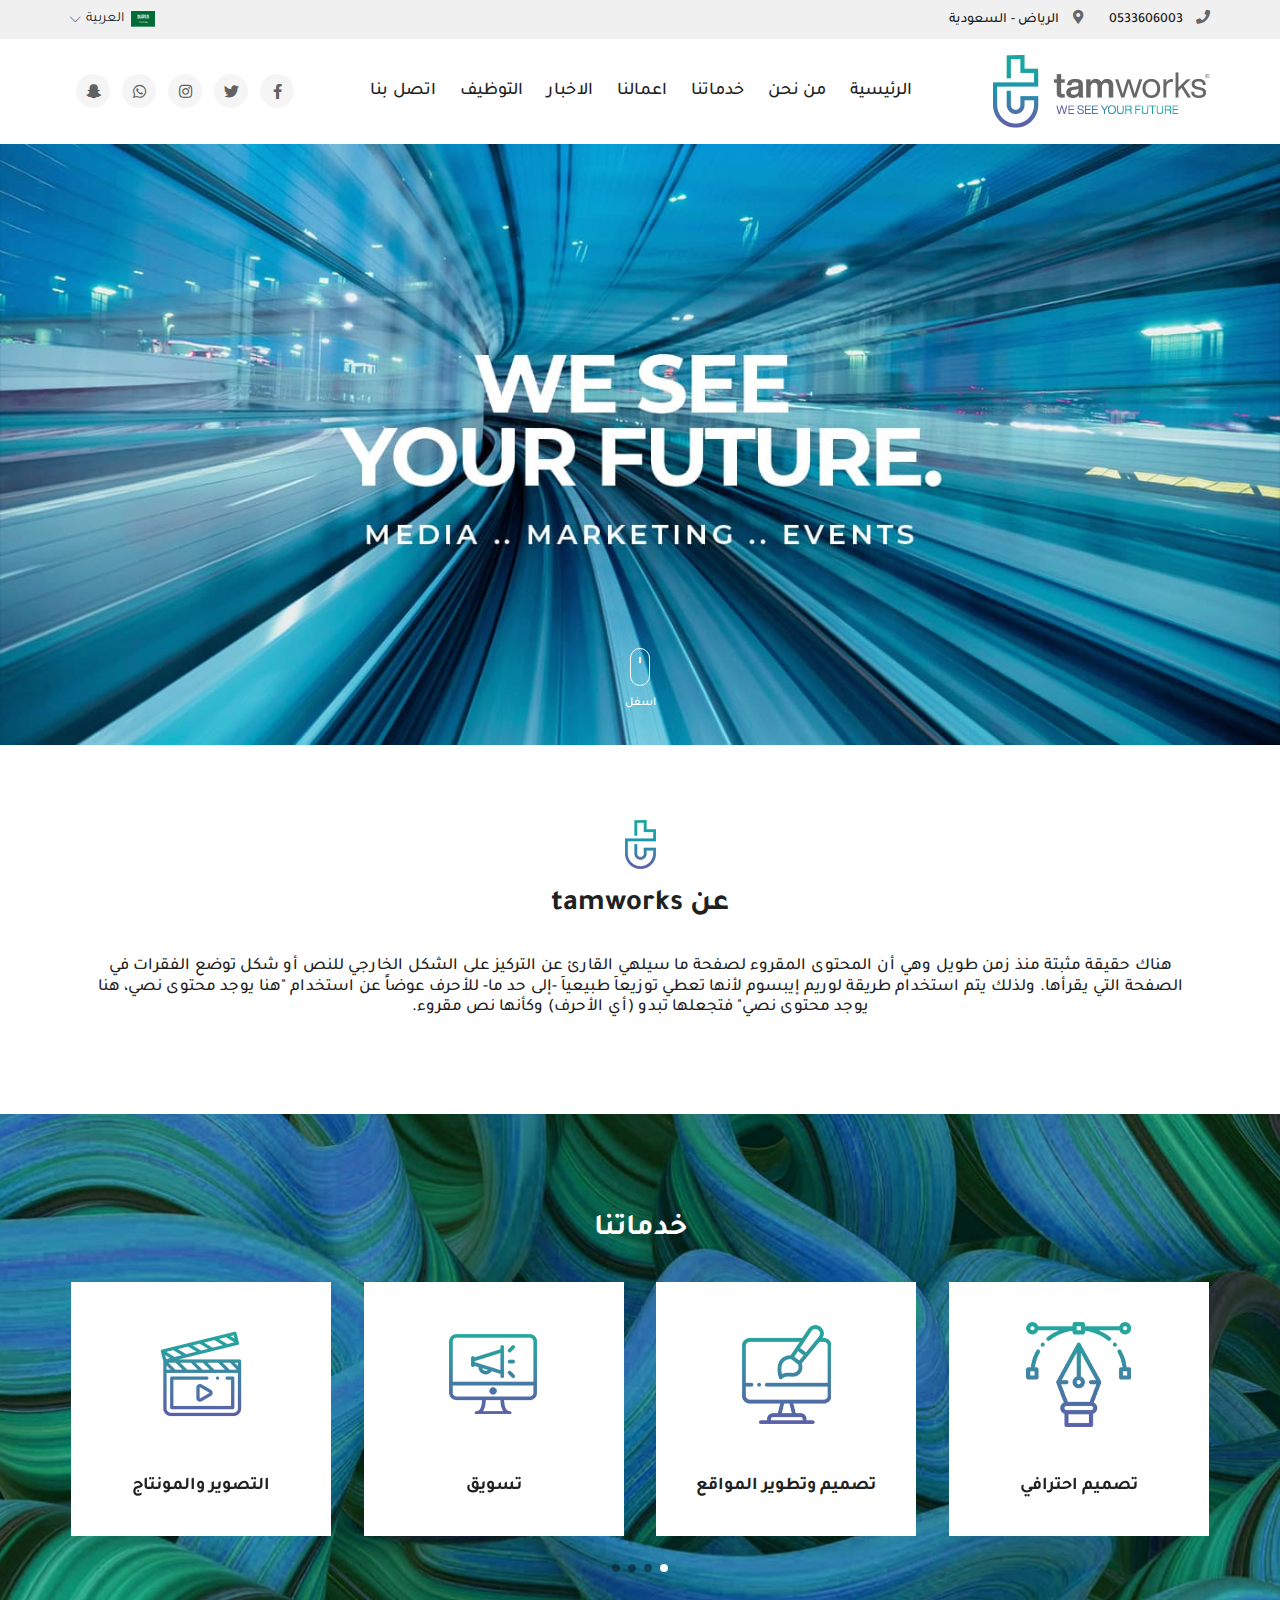
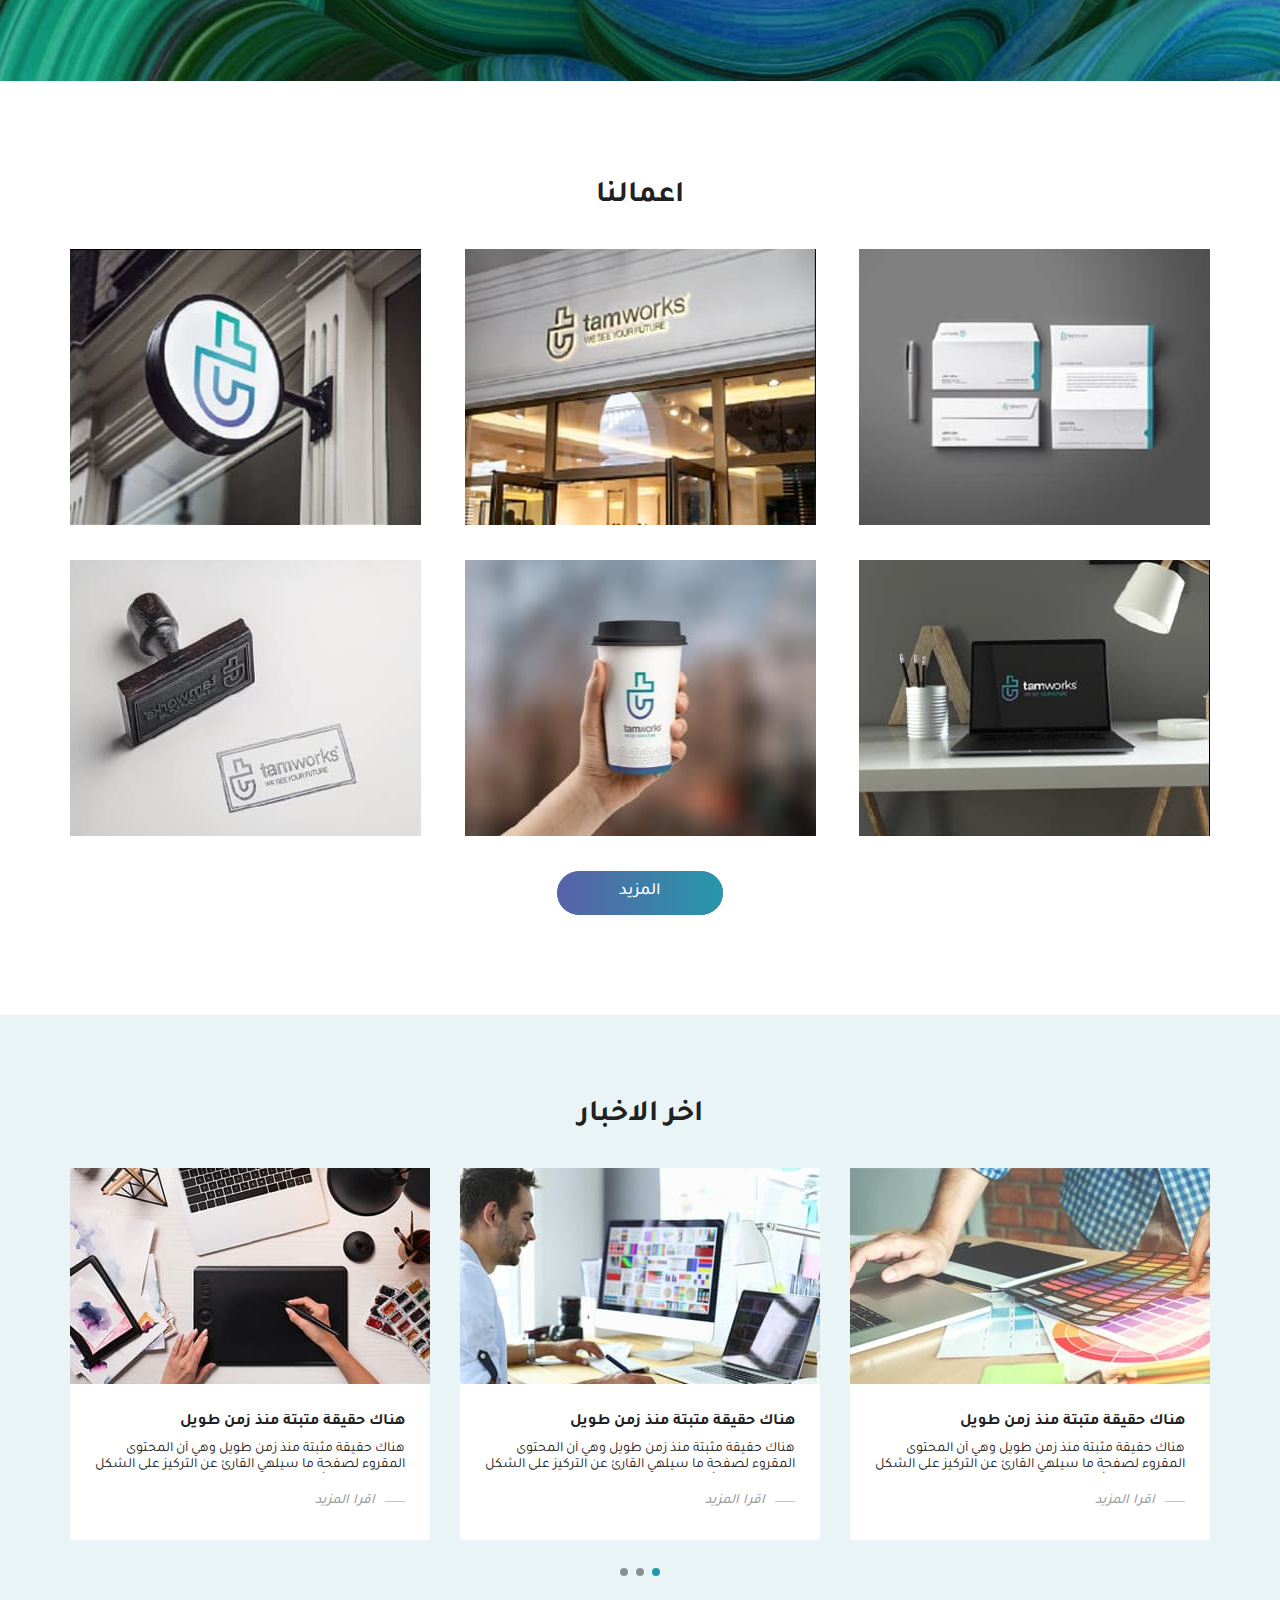
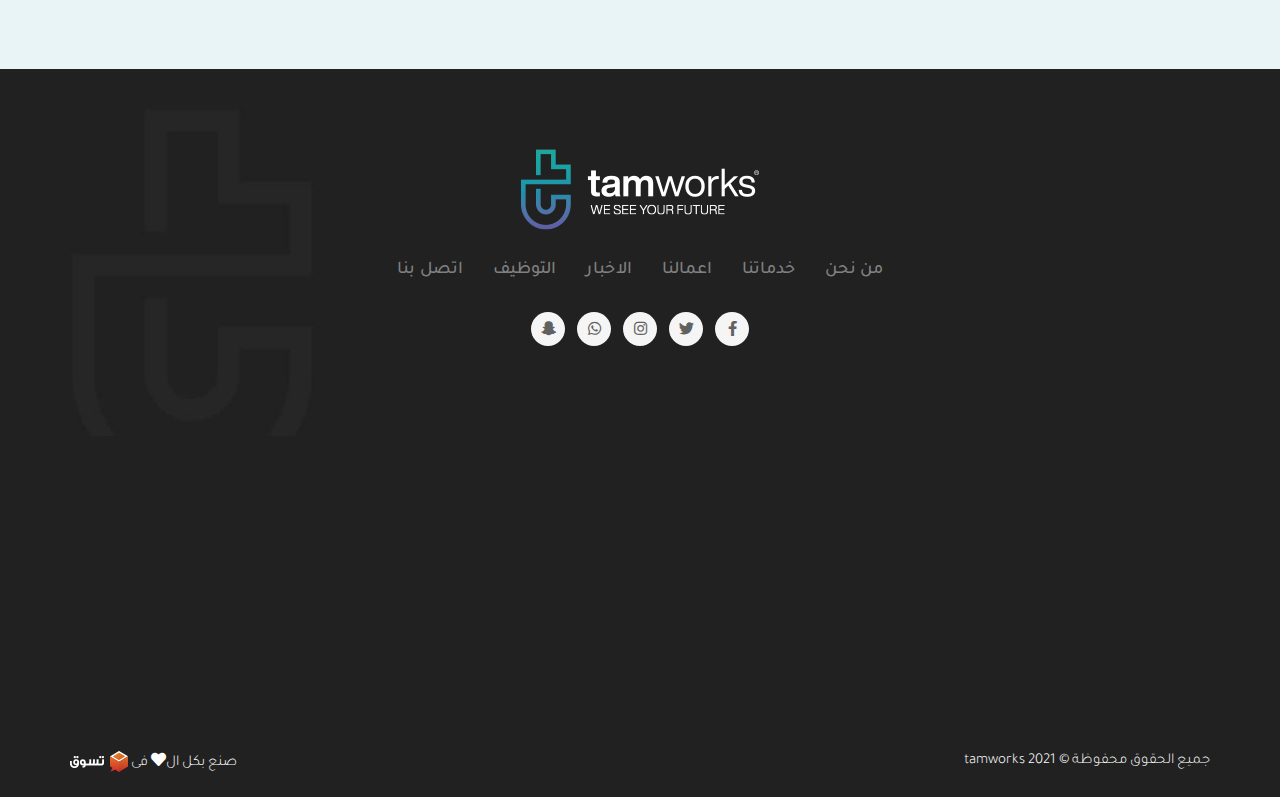
==== index.html @ ead57c2c "first commit" ====
<!DOCTYPE html>
<html lang="ar" dir="rtl">
  <head>
    <meta charset="UTF-8" />
    <meta name="viewport" content="width=device-width, initial-scale=1.0" />
    <link rel="stylesheet" href="./css/vendor/all.min.css" />
    <link rel="stylesheet" href="./css/vendor/linear.css" />
    <link rel="stylesheet" href="./css/vendor/bootstrap.min.css" />
    <link rel="stylesheet" href="./css/vendor/swiper-bundle.css" />
    <link rel="stylesheet" href="./css/main.css" />
    <link rel="shortcut icon" href="./images/favicon.png" />
    <title>tamworks</title>
  </head>

  <body class="overflow">
    <div class="pre-loader">
      <div class="content">
        <div class="lds">
          <div></div>
          <div></div>
          <div></div>
        </div>
      </div>
    </div>

    <nav>
      <div class="nav-top">
        <div class="container">
          <div class="top-content">
            <div class="info flex-center">
              <div class="call">
                <a href="#">
                  <i class="fas fa-phone ico"></i> 0533606003
                </a>
              </div>
              <div class="location">
                <a href="#">
                  <i class="fas fa-map-marker-alt ico"></i> الرياض - السعودية
                </a>
              </div>
            </div>
            <div class="top-setting nav-lang nav-icon">
              <span class="setting-anchor ico-btn">
                <img src="./images/icons/ar.png" alt=".." />
                <span class="txt">العربية</span>
                <span class="lnr lnr-chevron-down down"></span>
              </span>
              <ul class="top-dropDown">
                <li><a href="./index.html">العربية</a></li>
                <li><a href="./index-en.html"> English</a></li>
              </ul>
            </div>
          </div>
        </div>
      </div>
      <div class="container">
        <div class="nav-bottom">
          <div class="nav-logo">
            <a href="#"><img src="./images/logo.png" alt=".." /></a>
          </div>
          <div class="nava" id="nava">
            <div class="nava-content">
              <div class="nava-head">
                <div class="nava-close" id="close-nava">
                  <span class="lnr lnr-cross"></span>
                </div>
              </div>
              <ul>
                <li><a href="#"> الرئيسية </a></li>
                <li><a href="#"> من نحن </a></li>
                <li><a href="#"> خدماتنا </a></li>
                <li><a href="#"> اعمالنا </a></li>
                <li><a href="#"> الاخبار </a></li>
                <li><a href="#"> التوظيف </a></li>
                <li><a href="#"> اتصل بنا </a></li>
              </ul>
            </div>
          </div>
          <div class="nav-icons flex-center">
            <div class="top-setting nav-lang nav-icon">
              <span class="setting-anchor ico-btn">
                <img src="./images/icons/ar.png" alt=".." />
                <span class="txt">العربية</span>
                <span class="lnr lnr-chevron-down down"></span>
              </span>
              <ul class="top-dropDown">
                <li><a href="./index.html">العربية</a></li>
                <li><a href="./index-en.html"> English</a></li>
              </ul>
            </div>
            <div class="nava-btn nav-icon" id="nava-icon">
              <div class="ico-btn">
                <span class="lnr lnr-menu"></span>
              </div>
            </div>
            <div class="social">
              <div class="social-content flex-center">
                <div class="social-icon facebook">
                  <a class="flex-center" href="#">
                    <i class="fab fa-facebook-f"></i>
                  </a>
                </div>
                <div class="social-icon twitter">
                  <a class="flex-center" href="#">
                    <i class="fab fa-twitter"></i>
                  </a>
                </div>
                <div class="social-icon insta">
                  <a class="flex-center" href="#">
                    <i class="fab fa-instagram"></i>
                  </a>
                </div>
                <div class="social-icon whats">
                  <a class="flex-center" href="#">
                    <i class="fab fa-whatsapp"></i>
                  </a>
                </div>
                <div class="social-icon snap">
                  <a class="flex-center" href="#">
                    <i class="fab fa-snapchat-ghost"></i>
                  </a>
                </div>
              </div>
            </div>
          </div>
        </div>
      </div>
    </nav>

    <header>
      <div class="content">
        <a href="#">
          <img src="./images/header/header.jpg" alt=".." />
        </a>
        <div class="mouse">
          <div
            class="header-scroll"
            onclick="window.scroll({top: 800,behavior: 'smooth'});"
          >
            <div class="scroll-dot"></div>
          </div>
          <p>اسفل</p>
        </div>
      </div>
    </header>

    <div class="about">
      <div class="container">
        <div class="about-content">
          <div class="s-head">
            <img src="./images/icons/head.png" alt="..">
            <h3>عن tamworks</h3>
          </div>
          <p>هناك حقيقة مثبتة منذ زمن طويل وهي أن المحتوى المقروء لصفحة ما سيلهي القارئ عن التركيز على الشكل الخارجي للنص أو شكل توضع الفقرات في الصفحة التي يقرأها. ولذلك يتم استخدام طريقة لوريم إيبسوم لأنها تعطي توزيعاَ طبيعياَ -إلى حد ما- للأحرف عوضاً عن استخدام "هنا يوجد محتوى نصي، هنا يوجد محتوى نصي" فتجعلها تبدو (أي الأحرف) وكأنها نص مقروء.  </p>
        </div>
      </div>
    </div>

    <section class="services">
      <div class="container">
        <div class="services-head s-head">
          <h3>خدماتنا</h3>
        </div>
        <div class="services-content">
          <div class="services-swiper-container s-containe">
            <div class="swiper-wrapper">
              <div class="swiper-slide">
                <div class="service">
                  <a href="#">
                    <div class="service-img">
                      <img src="./images/services/4.png" alt=".." />
                    </div>
                    <div class="service-body">
                      <h4>تصميم احترافي</h4>
                    </div>
                  </a>
                </div>
              </div>
              <div class="swiper-slide">
                <div class="service">
                  <a href="#">
                    <div class="service-img">
                      <img src="./images/services/3.png" alt=".." />
                    </div>
                    <div class="service-body">
                      <h4>تصميم وتطوير المواقع </h4>
                    </div>
                  </a>
                </div>
              </div>
              <div class="swiper-slide">
                <div class="service">
                  <a href="#">
                    <div class="service-img">
                      <img src="./images/services/2.png" alt=".." />
                    </div>
                    <div class="service-body">
                      <h4>تسويق</h4>
                    </div>
                  </a>
                </div>
              </div>
              <div class="swiper-slide">
                <div class="service">
                  <a href="#">
                    <div class="service-img">
                      <img src="./images/services/1.png" alt=".." />
                    </div>
                    <div class="service-body">
                      <h4>التصوير والمونتاج</h4>
                    </div>
                  </a>
                </div>
              </div>

            </div>

            <div class="swiper-pagination"></div>
          </div>
        </div>
      </div>
    </section>

    <section class="projects">
      <div class="container">
        <div class="projects-head s-head">
          <h3>اعمالنا</h3>
        </div>
        <div class="swiper-container-here s-containe">
          <div class="projects-content swiper-wrapper-here">
            <div class="swiper-slide-here">
              <div class="project">
                <a href="#">
                  <div class="project-img">
                    <img src="./images/projects/3.jpg" alt=".." />
                  </div>
                  <div class="project-body">
                    <h4>اسم المشروع</h4>
                  </div>
                </a>
              </div>
            </div>
            <div class="swiper-slide-here">
              <div class="project">
                <a href="#">
                  <div class="project-img">
                    <img src="./images/projects/2.jpg" alt=".." />
                  </div>
                  <div class="project-body">
                    <h4>اسم المشروع</h4>
                  </div>
                </a>
              </div>
            </div>
            <div class="swiper-slide-here">
              <div class="project">
                <a href="#">
                  <div class="project-img">
                    <img src="./images/projects/1.jpg" alt=".." />
                  </div>
                  <div class="project-body">
                    <h4>اسم المشروع</h4>
                  </div>
                </a>
              </div>
            </div>
            <div class="swiper-slide-here">
              <div class="project">
                <a href="#">
                  <div class="project-img">
                    <img src="./images/projects/6.jpg" alt=".." />
                  </div>
                  <div class="project-body">
                    <h4>اسم المشروع</h4>
                  </div>
                </a>
              </div>
            </div>
            <div class="swiper-slide-here">
              <div class="project">
                <a href="#">
                  <div class="project-img">
                    <img src="./images/projects/5.jpg" alt=".." />
                  </div>
                  <div class="project-body">
                    <h4>اسم المشروع</h4>
                  </div>
                </a>
              </div>
            </div>
            <div class="swiper-slide-here">
              <div class="project">
                <a href="#">
                  <div class="project-img">
                    <img src="./images/projects/4.jpg" alt=".." />
                  </div>
                  <div class="project-body">
                    <h4>اسم المشروع</h4>
                  </div>
                </a>
              </div>
            </div>
          </div>
          <div class="swiper-pagination"></div>
        </div>
        <a href="#" class="more flex-center">المزيد</a>
      </div>
    </section>

    <section class="news">
      <div class="container">
        <div class="news-head s-head">
          <h3>اخر الاخبار</h3>
        </div>
        <div class="s-swiper-container s-containe">
          <div class="news-content swiper-wrapper">
            <div class="news-item swiper-slide">
              <div class="news-img">
                <a href="#">
                  <img src="./images/news/1.jpg" alt=".." />
                </a>
              </div>
              <div class="news-body">
                <h3>
                  <a href="#">
                    هناك حقيقة مثبتة منذ زمن طويل</a
                  >
                </h3>
                <p>
                  هناك حقيقة مثبتة منذ زمن طويل وهي أن المحتوى المقروء لصفحة ما سيلهي القارئ عن التركيز على الشكل الخارجي للنص أو شكل توضع الفقرات في الصفحة التي يقرأها. ولذلك يتم استخدام طريقة لوريم إيبسوم لأنها تعطي توزيعاَ طبيعياَ -إلى حد ما- للأحرف عوضاً عن استخدام "هنا يوجد محتوى نصي، هنا يوجد محتوى نصي" فتجعلها تبدو (أي الأحرف) وكأنها نص مقروء.  
                </p>
                <a class="s-btn" href="#">اقرا المزيد</a>
              </div>
            </div>
            <div class="news-item swiper-slide">
              <div class="news-img">
                <a href="#">
                  <img src="./images/news/2.jpg" alt=".." />
                </a>
              </div>
              <div class="news-body">
                <h3>
                  <a href="#">
                    هناك حقيقة مثبتة منذ زمن طويل</a
                  >
                </h3>
                <p>
                  هناك حقيقة مثبتة منذ زمن طويل وهي أن المحتوى المقروء لصفحة ما سيلهي القارئ عن التركيز على الشكل الخارجي للنص أو شكل توضع الفقرات في الصفحة التي يقرأها. ولذلك يتم استخدام طريقة لوريم إيبسوم لأنها تعطي توزيعاَ طبيعياَ -إلى حد ما- للأحرف عوضاً عن استخدام "هنا يوجد محتوى نصي، هنا يوجد محتوى نصي" فتجعلها تبدو (أي الأحرف) وكأنها نص مقروء.  
                </p>
                <a class="s-btn" href="#">اقرا المزيد</a>
              </div>
            </div>
            <div class="news-item swiper-slide">
              <div class="news-img">
                <a href="#">
                  <img src="./images/news/3.jpg" alt=".." />
                </a>
              </div>
              <div class="news-body">
                <h3>
                  <a href="#">
                    هناك حقيقة مثبتة منذ زمن طويل</a
                  >
                </h3>
                <p>
                  هناك حقيقة مثبتة منذ زمن طويل وهي أن المحتوى المقروء لصفحة ما سيلهي القارئ عن التركيز على الشكل الخارجي للنص أو شكل توضع الفقرات في الصفحة التي يقرأها. ولذلك يتم استخدام طريقة لوريم إيبسوم لأنها تعطي توزيعاَ طبيعياَ -إلى حد ما- للأحرف عوضاً عن استخدام "هنا يوجد محتوى نصي، هنا يوجد محتوى نصي" فتجعلها تبدو (أي الأحرف) وكأنها نص مقروء.  
                </p>
                <a class="s-btn" href="#">اقرا المزيد</a>
              </div>
            </div>
           
          </div>

          <div class="swiper-pagination"></div>
        </div>
      </div>
    </section>

    <footer>
      <div class="footer-top">
          <div class="container">
          <div class="footer-logo">
            <img src="./images/footer-logo.png" alt=".." />
          </div>
          <div class="footer-nav">
            <ul>  
              <li><a href="#"> من نحن </a></li>
              <li><a href="#"> خدماتنا </a></li>
              <li><a href="#"> اعمالنا </a></li>
              <li><a href="#"> الاخبار </a></li>
              <li><a href="#"> التوظيف </a></li>
              <li><a href="#"> اتصل بنا </a></li>          
            </ul>
          </div>
          <div class="social">
            <div class="social-content flex-center">
              <div class="social-icon facebook">
                <a class="flex-center" href="#">
                  <i class="fab fa-facebook-f"></i>
                </a>
              </div>
              <div class="social-icon twitter">
                <a class="flex-center" href="#">
                  <i class="fab fa-twitter"></i>
                </a>
              </div>
              <div class="social-icon insta">
                <a class="flex-center" href="#">
                  <i class="fab fa-instagram"></i>
                </a>
              </div>
              <div class="social-icon whats">
                <a class="flex-center" href="#">
                  <i class="fab fa-whatsapp"></i>
                </a>
              </div>
              <div class="social-icon snap">
                <a class="flex-center" href="#">
                  <i class="fab fa-snapchat-ghost"></i>
                </a>
              </div>
            </div>
          </div>
        </div>
      </div>
        <div class="map">
          <iframe
            src="https://maps.google.com/maps?q=Riyadh&z=15&output=embed"
            width="360"
            height="270"
            frameborder="0"
            style="border: 0"
          ></iframe>
        </div>
        <div class="container">
        <div class="credit">
            <p>جميع الحقوق محفوظة &copy; 2021 tamworks</p>
            <p>
              صنع بكل ال<i class="fas fa-heart"></i> فى
              <a href="https://tasawk.com.sa/" target="_blank"
              ><img src="./images/icons/footer.png" alt=".."
              /></a>
            </p>
          </div>
        </div>
    </footer>

    <div
      id="up"
      class="up flex-center"
      onclick="window.scroll({top: 0,behavior: 'smooth'});"
    >
      <span class="lnr lnr-arrow-up"></span>
    </div>

    <script src="./js/vendor/jquery.min.js"></script>
    <script src="./js/vendor/bootstrap.min.js"></script>
    <script src="./js/vendor/swiper-bundle.js"></script>
    <script src="./js/main.js"></script>
  </body>
</html>
---- css/vendor/linear.css ----
@font-face {
	font-family: 'Linearicons-Free';
	src:url('fonts/Linearicons-Free.eot?w118d');
	src:url('fonts/Linearicons-Free.eot?#iefixw118d') format('embedded-opentype'),
		url('fonts/Linearicons-Free.woff2?w118d') format('woff2'),
		url('fonts/Linearicons-Free.woff?w118d') format('woff'),
		url('fonts/Linearicons-Free.ttf?w118d') format('truetype'),
		url('fonts/Linearicons-Free.svg?w118d#Linearicons-Free') format('svg');
	font-weight: normal;
	font-style: normal;
}

.lnr {
	font-family: 'Linearicons-Free';
	speak: none;
	font-style: normal;
	font-weight: normal;
	font-variant: normal;
	text-transform: none;
	line-height: 1;

	/* Better Font Rendering =========== */
	-webkit-font-smoothing: antialiased;
	-moz-osx-font-smoothing: grayscale;
}

.lnr-home:before {
	content: "\e800";
}
.lnr-apartment:before {
	content: "\e801";
}
.lnr-pencil:before {
	content: "\e802";
}
.lnr-magic-wand:before {
	content: "\e803";
}
.lnr-drop:before {
	content: "\e804";
}
.lnr-lighter:before {
	content: "\e805";
}
.lnr-poop:before {
	content: "\e806";
}
.lnr-sun:before {
	content: "\e807";
}
.lnr-moon:before {
	content: "\e808";
}
.lnr-cloud:before {
	content: "\e809";
}
.lnr-cloud-upload:before {
	content: "\e80a";
}
.lnr-cloud-download:before {
	content: "\e80b";
}
.lnr-cloud-sync:before {
	content: "\e80c";
}
.lnr-cloud-check:before {
	content: "\e80d";
}
.lnr-database:before {
	content: "\e80e";
}
.lnr-lock:before {
	content: "\e80f";
}
.lnr-cog:before {
	content: "\e810";
}
.lnr-trash:before {
	content: "\e811";
}
.lnr-dice:before {
	content: "\e812";
}
.lnr-heart:before {
	content: "\e813";
}
.lnr-star:before {
	content: "\e814";
}
.lnr-star-half:before {
	content: "\e815";
}
.lnr-star-empty:before {
	content: "\e816";
}
.lnr-flag:before {
	content: "\e817";
}
.lnr-envelope:before {
	content: "\e818";
}
.lnr-paperclip:before {
	content: "\e819";
}
.lnr-inbox:before {
	content: "\e81a";
}
.lnr-eye:before {
	content: "\e81b";
}
.lnr-printer:before {
	content: "\e81c";
}
.lnr-file-empty:before {
	content: "\e81d";
}
.lnr-file-add:before {
	content: "\e81e";
}
.lnr-enter:before {
	content: "\e81f";
}
.lnr-exit:before {
	content: "\e820";
}
.lnr-graduation-hat:before {
	content: "\e821";
}
.lnr-license:before {
	content: "\e822";
}
.lnr-music-note:before {
	content: "\e823";
}
.lnr-film-play:before {
	content: "\e824";
}
.lnr-camera-video:before {
	content: "\e825";
}
.lnr-camera:before {
	content: "\e826";
}
.lnr-picture:before {
	content: "\e827";
}
.lnr-book:before {
	content: "\e828";
}
.lnr-bookmark:before {
	content: "\e829";
}
.lnr-user:before {
	content: "\e82a";
}
.lnr-users:before {
	content: "\e82b";
}
.lnr-shirt:before {
	content: "\e82c";
}
.lnr-store:before {
	content: "\e82d";
}
.lnr-cart:before {
	content: "\e82e";
}
.lnr-tag:before {
	content: "\e82f";
}
.lnr-phone-handset:before {
	content: "\e830";
}
.lnr-phone:before {
	content: "\e831";
}
.lnr-pushpin:before {
	content: "\e832";
}
.lnr-map-marker:before {
	content: "\e833";
}
.lnr-map:before {
	content: "\e834";
}
.lnr-location:before {
	content: "\e835";
}
.lnr-calendar-full:before {
	content: "\e836";
}
.lnr-keyboard:before {
	content: "\e837";
}
.lnr-spell-check:before {
	content: "\e838";
}
.lnr-screen:before {
	content: "\e839";
}
.lnr-smartphone:before {
	content: "\e83a";
}
.lnr-tablet:before {
	content: "\e83b";
}
.lnr-laptop:before {
	content: "\e83c";
}
.lnr-laptop-phone:before {
	content: "\e83d";
}
.lnr-power-switch:before {
	content: "\e83e";
}
.lnr-bubble:before {
	content: "\e83f";
}
.lnr-heart-pulse:before {
	content: "\e840";
}
.lnr-construction:before {
	content: "\e841";
}
.lnr-pie-chart:before {
	content: "\e842";
}
.lnr-chart-bars:before {
	content: "\e843";
}
.lnr-gift:before {
	content: "\e844";
}
.lnr-diamond:before {
	content: "\e845";
}
.lnr-linearicons:before {
	content: "\e846";
}
.lnr-dinner:before {
	content: "\e847";
}
.lnr-coffee-cup:before {
	content: "\e848";
}
.lnr-leaf:before {
	content: "\e849";
}
.lnr-paw:before {
	content: "\e84a";
}
.lnr-rocket:before {
	content: "\e84b";
}
.lnr-briefcase:before {
	content: "\e84c";
}
.lnr-bus:before {
	content: "\e84d";
}
.lnr-car:before {
	content: "\e84e";
}
.lnr-train:before {
	content: "\e84f";
}
.lnr-bicycle:before {
	content: "\e850";
}
.lnr-wheelchair:before {
	content: "\e851";
}
.lnr-select:before {
	content: "\e852";
}
.lnr-earth:before {
	content: "\e853";
}
.lnr-smile:before {
	content: "\e854";
}
.lnr-sad:before {
	content: "\e855";
}
.lnr-neutral:before {
	content: "\e856";
}
.lnr-mustache:before {
	content: "\e857";
}
.lnr-alarm:before {
	content: "\e858";
}
.lnr-bullhorn:before {
	content: "\e859";
}
.lnr-volume-high:before {
	content: "\e85a";
}
.lnr-volume-medium:before {
	content: "\e85b";
}
.lnr-volume-low:before {
	content: "\e85c";
}
.lnr-volume:before {
	content: "\e85d";
}
.lnr-mic:before {
	content: "\e85e";
}
.lnr-hourglass:before {
	content: "\e85f";
}
.lnr-undo:before {
	content: "\e860";
}
.lnr-redo:before {
	content: "\e861";
}
.lnr-sync:before {
	content: "\e862";
}
.lnr-history:before {
	content: "\e863";
}
.lnr-clock:before {
	content: "\e864";
}
.lnr-download:before {
	content: "\e865";
}
.lnr-upload:before {
	content: "\e866";
}
.lnr-enter-down:before {
	content: "\e867";
}
.lnr-exit-up:before {
	content: "\e868";
}
.lnr-bug:before {
	content: "\e869";
}
.lnr-code:before {
	content: "\e86a";
}
.lnr-link:before {
	content: "\e86b";
}
.lnr-unlink:before {
	content: "\e86c";
}
.lnr-thumbs-up:before {
	content: "\e86d";
}
.lnr-thumbs-down:before {
	content: "\e86e";
}
.lnr-magnifier:before {
	content: "\e86f";
}
.lnr-cross:before {
	content: "\e870";
}
.lnr-menu:before {
	content: "\e871";
}
.lnr-list:before {
	content: "\e872";
}
.lnr-chevron-up:before {
	content: "\e873";
}
.lnr-chevron-down:before {
	content: "\e874";
}
.lnr-chevron-left:before {
	content: "\e875";
}
.lnr-chevron-right:before {
	content: "\e876";
}
.lnr-arrow-up:before {
	content: "\e877";
}
.lnr-arrow-down:before {
	content: "\e878";
}
.lnr-arrow-left:before {
	content: "\e879";
}
.lnr-arrow-right:before {
	content: "\e87a";
}
.lnr-move:before {
	content: "\e87b";
}
.lnr-warning:before {
	content: "\e87c";
}
.lnr-question-circle:before {
	content: "\e87d";
}
.lnr-menu-circle:before {
	content: "\e87e";
}
.lnr-checkmark-circle:before {
	content: "\e87f";
}
.lnr-cross-circle:before {
	content: "\e880";
}
.lnr-plus-circle:before {
	content: "\e881";
}
.lnr-circle-minus:before {
	content: "\e882";
}
.lnr-arrow-up-circle:before {
	content: "\e883";
}
.lnr-arrow-down-circle:before {
	content: "\e884";
}
.lnr-arrow-left-circle:before {
	content: "\e885";
}
.lnr-arrow-right-circle:before {
	content: "\e886";
}
.lnr-chevron-up-circle:before {
	content: "\e887";
}
.lnr-chevron-down-circle:before {
	content: "\e888";
}
.lnr-chevron-left-circle:before {
	content: "\e889";
}
.lnr-chevron-right-circle:before {
	content: "\e88a";
}
.lnr-crop:before {
	content: "\e88b";
}
.lnr-frame-expand:before {
	content: "\e88c";
}
.lnr-frame-contract:before {
	content: "\e88d";
}
.lnr-layers:before {
	content: "\e88e";
}
.lnr-funnel:before {
	content: "\e88f";
}
.lnr-text-format:before {
	content: "\e890";
}
.lnr-text-format-remove:before {
	content: "\e891";
}
.lnr-text-size:before {
	content: "\e892";
}
.lnr-bold:before {
	content: "\e893";
}
.lnr-italic:before {
	content: "\e894";
}
.lnr-underline:before {
	content: "\e895";
}
.lnr-strikethrough:before {
	content: "\e896";
}
.lnr-highlight:before {
	content: "\e897";
}
.lnr-text-align-left:before {
	content: "\e898";
}
.lnr-text-align-center:before {
	content: "\e899";
}
.lnr-text-align-right:before {
	content: "\e89a";
}
.lnr-text-align-justify:before {
	content: "\e89b";
}
.lnr-line-spacing:before {
	content: "\e89c";
}
.lnr-indent-increase:before {
	content: "\e89d";
}
.lnr-indent-decrease:before {
	content: "\e89e";
}
.lnr-pilcrow:before {
	content: "\e89f";
}
.lnr-direction-ltr:before {
	content: "\e8a0";
}
.lnr-direction-rtl:before {
	content: "\e8a1";
}
.lnr-page-break:before {
	content: "\e8a2";
}
.lnr-sort-alpha-asc:before {
	content: "\e8a3";
}
.lnr-sort-amount-asc:before {
	content: "\e8a4";
}
.lnr-hand:before {
	content: "\e8a5";
}
.lnr-pointer-up:before {
	content: "\e8a6";
}
.lnr-pointer-right:before {
	content: "\e8a7";
}
.lnr-pointer-down:before {
	content: "\e8a8";
}
.lnr-pointer-left:before {
	content: "\e8a9";
}
---- css/main.css ----
.overflow {
  overflow: hidden !important;
}

@font-face {
  font-family: "Tajawal";
  src: url("../fonts/Tajawal-Light.woff2") format("woff2"), url("../fonts/Tajawal-Light.woff") format("woff");
  font-weight: 300;
  font-style: normal;
  font-display: swap;
}

@font-face {
  font-family: "Tajawal";
  src: url("../fonts/Tajawal-Regular.woff2") format("woff2"), url("../fonts/Tajawal-Regular.woff") format("woff");
  font-weight: 400;
  font-style: normal;
  font-display: swap;
}

@font-face {
  font-family: "Tajawal";
  src: url("../fonts/Tajawal-Medium.woff2") format("woff2"), url("../fonts/Tajawal-Medium.woff") format("woff");
  font-weight: 500;
  font-style: normal;
  font-display: swap;
}

@font-face {
  font-family: "Tajawal";
  src: url("../fonts/Tajawal-Bold.woff2") format("woff2"), url("../fonts/Tajawal-Bold.woff") format("woff");
  font-weight: 700;
  font-style: normal;
  font-display: swap;
}

@font-face {
  font-family: "Tajawal";
  src: url("../fonts/Tajawal-ExtraBold.woff2") format("woff2"), url("../fonts/Tajawal-ExtraBold.woff") format("woff");
  font-weight: 800;
  font-style: normal;
  font-display: swap;
}

body {
  scroll-behavior: smooth;
  width: 100%;
  font-family: "Tajawal", sans-serif;
  color: black;
  line-height: 1.2;
  font-size: 16px;
  font-weight: 500;
}

a {
  color: inherit;
  transition: all 0.5s;
}

a:hover {
  text-decoration: none;
}

a:focus {
  text-decoration: none;
}

.flex-center {
  display: flex;
  justify-content: center;
  align-items: center;
}

ul {
  list-style: none;
  margin: 0;
}

.c2,
.container {
  width: 1170px;
  max-width: 100%;
  margin-right: auto;
  margin-left: auto;
  padding: 0 15px;
}

.dropdown {
  position: relative;
  cursor: pointer;
  display: inline-block;
}

.dropdown a {
  color: black;
}

.dropdown .dropdown-content {
  position: absolute;
  min-width: 100%;
  width: max-content;
  top: 102%;
  right: 50%;
  transform: translateX(50%);
  z-index: -1;
  opacity: 0;
  height: 0;
  overflow: hidden;
  transition: all 0.5s;
  text-align: center;
  background-color: #ffffff;
  box-shadow: 0px 5px 10px 0px #0000001f;
  padding: 5px 20px;
  border-radius: 10px;
}

.dropdown .dropdown-content a {
  font-size: 16px;
}

.dropdown:hover .dropdown-content {
  z-index: 15;
  opacity: 1;
  height: unset;
}

.slide {
  width: 100%;
  cursor: pointer;
}

.slide .drop {
  display: flex;
  align-items: center;
  justify-content: space-between;
}

.slide .drop i {
  font-size: 11px;
  transition: all 0.5s;
}

.slide ul {
  display: none;
  margin-inline-start: 15px;
  text-align: start;
}

.slide-active .drop i {
  transform: rotate(180deg);
}

*::-webkit-scrollbar {
  width: 8px;
  background-color: #f5f5f5;
}

*::-webkit-scrollbar-thumb {
  border-radius: 0;
  box-shadow: inset 0 0 10px #4141414d;
  background: #1d99a9;
}

.pre-loader {
  width: 100%;
  height: 100vh;
  position: fixed;
  top: 0;
  left: 0;
  z-index: 999999;
  background-color: #fff;
  display: flex;
  justify-content: center;
  align-items: center;
}

.pre-loader .content {
  display: flex;
  align-items: center;
  justify-content: center;
  flex-direction: column;
}

.pre-loader .lds {
  display: inline-block;
  position: relative;
  width: 80px;
  height: 80px;
}

.pre-loader .lds div {
  display: inline-block;
  position: absolute;
  left: 8px;
  width: 16px;
  background: #1d99a9;
  animation: lds 1.2s cubic-bezier(0, 0.5, 0.5, 1) infinite;
}

.pre-loader .lds div:nth-child(1) {
  left: 8px;
  animation-delay: -0.24s;
}

.pre-loader .lds div:nth-child(2) {
  left: 32px;
  animation-delay: -0.12s;
}

.pre-loader .lds div:nth-child(3) {
  left: 56px;
  animation-delay: 0;
}

.s-containe {
  width: 100%;
  overflow: hidden;
  margin: auto;
}

.s-containe .swiper-pagination {
  position: static;
  margin-top: 25px;
  display: block;
}

.s-containe .swiper-pagination-bullet {
  width: 8px;
  height: 8px;
  border-radius: 50px;
  background-color: rgba(0, 0, 0, 0.4);
  opacity: 1;
  transition: all 0.5s;
}

.s-containe .swiper-pagination-bullet-active {
  opacity: 1;
  background-color: #1d99a9;
}

.s-containe .swiper-container-horizontal > .swiper-pagination-bullets .swiper-pagination-bullet {
  margin: 0 2.5px;
}

.s-containe .swiper-button-prev,
.s-containe .swiper-button-next {
  transition: all 0.5s ease-in;
  top: 45%;
  border: none;
  background-color: transparent;
}

@media (max-width: 992px) {
  .s-containe .swiper-button-prev,
  .s-containe .swiper-button-next {
    display: none;
  }
}

.s-containe .swiper-button-prev:after,
.s-containe .swiper-button-next:after {
  color: #b3b3b3;
  font-size: 20px;
  transition: all 0.5s;
}

.s-containe .swiper-button-prev:hover:after,
.s-containe .swiper-button-next:hover:after {
  color: #1d99a9;
}

.s-containe .swiper-button-prev {
  right: -50px;
}

.s-containe .swiper-button-next {
  left: -50px;
}

.s-containe .swiper-slide {
  height: auto;
}

.s-head {
  display: flex;
  justify-content: center;
  align-items: center;
  text-align: center;
  flex-direction: column;
}

.s-head img {
  margin-bottom: 20px;
}

.s-head h3 {
  font-size: 30px;
  margin: 0 0 35px 0;
  font-weight: 700;
  color: #212121;
}

nav .down {
  font-size: 11px;
}

nav .top-setting {
  position: relative;
}

nav .top-setting .setting-anchor {
  display: flex;
  align-items: center;
  cursor: pointer;
  transition: all 0.3s ease-in-out;
}

nav .top-setting .top-dropDown {
  position: absolute;
  flex-direction: column;
  text-align: center;
  top: calc(100% + 7px);
  left: 50%;
  transform: translateX(-50%);
  background-color: white;
  border-radius: 5px;
  box-shadow: 0px 0px 15px 0px rgba(0, 0, 0, 0.1);
  min-width: 120px;
  width: fit-content;
  padding: 16px 20px;
  transition: all 0.3s ease-in-out;
  visibility: hidden;
  opacity: 0;
  z-index: 9;
}

nav .top-setting .top-dropDown > li > a {
  color: #727272;
  font-weight: 300;
  white-space: nowrap;
  margin-bottom: 15px;
  display: block;
  transition: all 0.3s ease-in-out;
  font-size: 15px;
}

nav .top-setting .top-dropDown > li > a:hover {
  color: #1d99a9;
}

nav .top-setting .top-dropDown > li:last-of-type a {
  border-bottom: 0;
  margin-bottom: 0;
  padding-bottom: 0;
}

nav .top-setting:hover .setting-anchor {
  color: #1d99a9;
}

nav .top-setting:hover > .top-dropDown {
  visibility: visible;
  opacity: 1;
}

nav .nav-top {
  background-color: #f0f0f0;
  padding: 10px 0;
}

nav .nav-top .top-content {
  display: flex;
  justify-content: space-between;
  align-items: center;
  color: #212121;
  font-size: 14px;
}

nav .nav-top .top-content .ico {
  color: #666666;
  margin-inline-end: 10px;
}

nav .nav-top .top-content .call {
  margin-inline-end: 25px;
  transition: all 0.5s;
}

nav .nav-top .top-content .call a:hover,
nav .nav-top .top-content .location a:hover {
  color: #1d99a9;
}

nav .nav-top .top-content .call a:hover .ico,
nav .nav-top .top-content .location a:hover .ico {
  color: #1d99a9;
}

@media (max-width: 1200px) {
  nav .nav-top {
    display: none;
  }
}

nav .nav-lang {
  margin-inline-start: auto;
  margin-inline-end: 0;
}

nav .nav-lang .setting-anchor .txt {
  font-size: 14px;
  font-weight: 400;
  margin-inline-end: 5px;
  color: #212121;
}

nav .nav-lang img {
  margin-inline-end: 7px;
}

nav .nav-bottom {
  padding: 16px 0;
  display: flex;
  align-items: center;
  justify-content: space-between;
}

nav .nav-bottom .nav-logo {
  text-align: start;
  max-width: 50%;
}

nav .nav-bottom .nav-logo img {
  max-width: 100%;
}

nav .nav-bottom .nav-icons {
  align-items: center;
  justify-content: flex-end;
}

nav .nav-bottom .nav-icons .social .social-icon {
  margin: 0 6px;
}

nav .nav-bottom .nav-icons .social .social-icon a {
  font-size: 15px;
  transition: all 0.3s;
  color: #616161;
  display: flex;
  align-items: center;
  justify-content: center;
  height: 34px;
  width: 34px;
  border-radius: 100%;
  background-color: #f5f5f5;
}

nav .nav-bottom .nav-icons .social .social-icon:hover a {
  background-color: #1d99a9;
  color: white;
}

nav .nav-bottom .nav-icons .nava-btn,
nav .nav-bottom .nav-icons .nav-lang {
  display: none;
}

nav .nav-bottom .nav-icons .nava-btn {
  font-size: 22px;
  margin-inline-start: 15px;
}

@media (max-width: 1200px) {
  nav .nav-bottom .nav-icons .nava-btn,
  nav .nav-bottom .nav-icons .nav-lang {
    display: block;
  }
  nav .nav-bottom .nav-icons .social {
    display: none;
  }
}

nav .nava {
  transition: all 0.5s;
}

nav .nava .nava-content {
  display: flex;
  align-items: center;
  justify-content: center;
}

nav .nava .nava-content > ul {
  display: flex;
  align-items: center;
  justify-content: center;
  padding: 0;
}

nav .nava .nava-content > ul > li {
  margin: 0 12px;
}

nav .nava .nava-content > ul > li > a,
nav .nava .nava-content > ul > li > .setting-anchor {
  font-size: 18px;
  font-weight: 500;
  transition: all 0.5s;
  text-transform: capitalize;
  color: #212121;
}

nav .nava .nava-content > ul > li > a:hover,
nav .nava .nava-content > ul > li > .setting-anchor:hover {
  color: #1d99a9;
}

nav .nava .nava-content > ul > li > a .down,
nav .nava .nava-content > ul > li > .setting-anchor .down {
  display: none;
}

nav .nava .nava-content > ul > li > .top-dropDown {
  flex-direction: column;
}

nav .nava .nava-content > ul > li > .top-dropDown > li > a {
  color: #636363;
  font-size: 15px;
  font-weight: 400;
  text-transform: capitalize;
  margin: 0;
  padding: 7px 0 10px;
}

nav .nava .nava-content > ul > li > .top-dropDown > li > a:hover {
  color: #1d99a9;
}

nav .nava .nava-content > ul > li:last-child {
  margin-inline-end: 0;
}

nav .nava .nava-content > ul .sm-link {
  display: none;
}

@media (max-width: 1200px) {
  nav .nava .nava-content > ul .sm-link {
    display: block;
  }
}

nav .nava .nava-content .nava-head {
  display: none;
}

@media (max-width: 1200px) {
  nav .nava {
    margin: 0;
    position: fixed;
    top: 0;
    left: 0;
    background-color: rgba(0, 0, 0, 0.8);
    height: 0;
    width: 100%;
    z-index: -5;
    opacity: 0;
    transition: all 0.5s;
  }
  nav .nava .nava-content {
    position: absolute;
    top: 0;
    right: -150%;
    background-color: white;
    height: 100vh;
    width: 60%;
    transition: all 0.5s;
    flex-direction: column;
    text-align: right;
    padding: 0 30px;
    padding-top: 30px;
    justify-content: flex-start;
    align-items: flex-start;
  }
  nav .nava .nava-content > ul {
    display: flex;
    flex-direction: column;
    align-items: flex-start;
    margin: 30px 0;
    width: 100%;
  }
  nav .nava .nava-content > ul li {
    margin: 10px 0;
  }
  nav .nava .nava-content > ul li a .down,
  nav .nava .nava-content > ul li .setting-anchor .down {
    display: block;
    transition: all 0.5s;
    font-size: 11px;
  }
  nav .nava .nava-content > ul li > .top-dropDown {
    background-color: unset;
    padding: 0;
    padding-top: 15px;
    padding-inline-start: 15px;
    margin: 0;
    min-width: unset;
    width: 100%;
    border: none;
    display: flex;
    flex-direction: column;
    text-align: start;
  }
  nav .nava .nava-content > ul li > .top-dropDown > li > a {
    border: none;
    padding: 0;
  }
  nav .nava .nava-content > ul .home {
    order: -1;
  }
  nav .nava .nava-content > ul .slide-active > .setting-anchor {
    color: #1d99a9;
  }
  nav .nava .nava-content > ul .slide-active > .setting-anchor .down {
    transform: rotate(180deg);
  }
  nav .nava .nava-content .nava-head {
    width: 100%;
    display: flex;
    align-items: center;
    justify-content: space-between;
    margin: 9px 0;
    font-size: 17px;
    position: relative;
  }
  nav .nava .nava-content .nava-head a {
    color: grey;
  }
  nav .nava .nava-content .nava-head .nava-close {
    font-size: 25px;
    cursor: pointer;
    color: #bdbdbd;
    margin-inline-start: auto;
  }
}

@media (max-width: 1200px) and (max-width: 576px) {
  nav .nava .nava-content {
    width: 85%;
  }
  nav .nava .nava-content .nava-head {
    font-size: 16px;
  }
  nav .nava .nava-content .nava-head a {
    color: #929292;
  }
  nav .nava .nava-content .nava-head .nava-close {
    font-size: 18px;
  }
  nav .nava .nava-content li {
    margin: 9px 0;
  }
  nav .nava .nava-content li a {
    font-size: 16px;
  }
}

nav .nava-active {
  opacity: 1;
  z-index: 999;
  height: 100vh;
}

nav .nava-active .nava-content {
  right: 0;
  min-height: 100%;
  max-height: 100%;
  height: 100%;
  overflow-y: auto;
}

.up {
  height: 45px;
  width: 45px;
  background-color: rgba(0, 0, 0, 0.5);
  right: 10px;
  bottom: 30px;
  color: white;
  font-size: 17px;
  position: fixed;
  z-index: 999;
  border-radius: 100%;
  cursor: pointer;
  visibility: hidden;
  opacity: 0;
  transition: all 0.5s;
}

.up:hover {
  background-color: #1d99a9;
}

.active-up {
  visibility: visible;
  opacity: 1;
}

header .content {
  position: relative;
}

header .content img {
  width: 100%;
  height: auto;
  transition: all 0.5s;
}

header .content .mouse {
  position: absolute;
  left: 0;
  right: 0;
  bottom: 35px;
  text-align: center;
  margin: 0 auto;
  width: fit-content;
  display: flex;
  align-items: center;
  justify-content: center;
  flex-direction: column;
}

header .content .mouse .header-scroll {
  width: 20px;
  height: 38px;
  border-radius: 40px;
  border: 1px solid white;
  cursor: pointer;
  transition: all 0.5s;
  position: relative;
}

@media (max-width: 768px) {
  header .content .mouse .header-scroll {
    display: none;
  }
}

header .content .mouse .header-scroll .scroll-dot {
  width: 2px;
  height: 6px;
  background-color: white;
  margin: 0 auto;
  transition: all 0.3s;
  position: absolute;
  top: 11px;
  left: 50%;
  transform: translate(-50%, -50%);
  animation: scroll 5s ease-in-out 3s infinite both;
}

header .content .mouse .header-scroll:hover {
  background-color: white;
}

header .content .mouse .header-scroll:hover .scroll-dot {
  background-color: #1d99a9;
}

header .content .mouse p {
  font-size: 12px;
  color: white;
  margin: 10px 0 0;
}

.about {
  padding: 75px 0 95px;
  text-align: center;
}

.about p {
  max-width: 96%;
  color: #212121;
  font-size: 17px;
  margin: 0 auto;
}

.services {
  background-image: url("../images/services/services.jpg");
  background-size: cover;
  background-repeat: repeat;
  background-position: center;
  padding: 100px 0;
}

.services .s-head h3 {
  color: white;
}

.services .s-containe .swiper-pagination-bullet-active {
  background-color: white;
}

.services .service {
  background-color: white;
  padding: 40px 20px;
  transition: all 0.5s;
  max-width: 260px;
  margin: 0 auto;
}

.services .service a {
  display: flex;
  align-items: center;
  justify-content: center;
  flex-direction: column;
  text-align: center;
}

.services .service .service-img {
  margin-bottom: 50px;
}

.services .service .service-img img {
  max-width: 120px;
}

.services .service .service-body h4 {
  font-size: 18px;
  font-weight: 700;
  margin: 0;
  transition: all 0.5s;
  color: #212121;
}

.services .service:hover .service-body h4 {
  color: #1d99a9;
}

.projects {
  padding: 100px 0;
}

@media (max-width: 992px) {
  .projects {
    padding: 50px 0;
  }
}

.projects .projects-content {
  display: flex;
  align-items: flex-start;
  justify-content: space-between;
  flex-wrap: wrap;
}

@media (max-width: 992px) {
  .projects .projects-content {
    align-items: initial;
    justify-content: initial;
    flex-wrap: initial;
  }
}

.projects .swiper-siled-here {
  max-width: 350px;
  width: 100%;
}

.projects .project-body {
  position: absolute;
  top: 0;
  left: 0;
  background-image: linear-gradient(90deg, rgba(90, 97, 168, 0.9) 0%, rgba(38, 152, 170, 0.9) 100%);
  height: 100%;
  width: 100%;
  display: flex;
  align-items: center;
  justify-content: center;
  color: white;
  opacity: 0;
  transition: all 0.5s;
}

.projects .project-body h4 {
  font-size: 20px;
  font-weight: 500;
  margin: 0;
}

.projects .project-img {
  text-align: center;
}

.projects .project-img img {
  margin: 0 auto;
  max-width: 100%;
}

.projects .project {
  position: relative;
  margin-bottom: 35px;
}

.projects .project:hover .project-body {
  opacity: 1;
}

.projects a.more {
  margin: 0 auto;
  height: 44px;
  width: 166px;
  background-image: linear-gradient(-90deg, #5a61a8 0%, #2698aa 100%);
  border-radius: 50px;
  color: white;
  font-size: 17px;
  font-weight: 500;
  position: relative;
  overflow: hidden;
  z-index: 1;
}

.projects a.more:after {
  content: "";
  height: 100%;
  width: 100%;
  background-image: linear-gradient(90deg, #5a61a8 0%, #2698aa 100%);
  border-radius: 50px;
  position: absolute;
  top: 0;
  left: 0;
  transition: all 0.7s;
  z-index: -1;
}

.projects a.more:hover:after {
  left: -150%;
}

.projects .s-containe .swiper-pagination {
  display: none;
  margin-top: 0;
  margin-bottom: 25px;
}

@media (max-width: 992px) {
  .projects .s-containe .swiper-pagination {
    display: block;
  }
}

.news {
  padding: 85px 0;
  background-color: #e9f4f6;
}

.news .news-content .news-item {
  width: 32%;
  max-width: 360px;
  overflow: hidden;
  background-color: #fff;
}

.news .news-content .news-item .news-img {
  position: relative;
}

.news .news-content .news-item .news-img img {
  width: 100%;
}

.news .news-content .news-item .news-body {
  padding: 30px 25px;
}

.news .news-content .news-item .news-body h3 {
  font-size: 16px;
  font-weight: 700;
  color: #212121;
  margin: 0 0 10px 0;
  text-overflow: ellipsis;
  max-height: 18px;
  overflow: hidden;
}

.news .news-content .news-item .news-body h3:hover a {
  color: #1d99a9;
}

.news .news-content .news-item .news-body p {
  font-size: 14px;
  font-weight: 400;
  margin: 0 0 20px 0;
  color: #212121;
  line-height: 16px;
  max-height: 32px;
  overflow: hidden;
  text-overflow: ellipsis;
}

.news .news-content .news-item .news-body a.s-btn {
  font-size: 14px;
  color: #9f9fa0;
  font-weight: 500;
  font-style: italic;
  margin: 0;
  display: flex;
  align-items: center;
  justify-content: flex-start;
}

.news .news-content .news-item .news-body a.s-btn:before {
  content: "";
  height: 1px;
  width: 20px;
  background-color: #c4c4c4;
  position: relative;
  margin-inline-end: 10px;
  transition: all 0.5s;
}

.news .news-content .news-item .news-body a.s-btn:hover {
  color: #1d99a9;
}

.news .news-content .news-item .news-body a.s-btn:hover:before {
  background-color: #1d99a9;
}

.news .news-content .news-item:hover .news-img .shadow {
  opacity: 1;
}

@media (max-width: 992px) {
  .news {
    padding: 45px 0;
  }
  .news .news-content {
    flex-wrap: initial;
    justify-content: initial;
    align-items: initial;
  }
  .news .news-content .news-item {
    width: 100%;
  }
}

footer {
  overflow: hidden;
  background-color: #212121;
}

footer .footer-top {
  text-align: center;
  display: flex;
  align-items: center;
  justify-content: center;
  flex-direction: column;
  padding: 80px 0 90px;
  background-image: url("../images/footer.jpg");
  background-position: center;
  background-repeat: no-repeat;
  background-size: cover;
}

@media (max-width: 576px) {
  footer .footer-top {
    padding: 60px 0;
  }
}

footer .footer-nav {
  margin-bottom: 30px;
}

footer .footer-nav ul {
  padding: 0;
  display: flex;
  align-items: center;
  justify-content: center;
}

footer .footer-nav ul li {
  margin: 0 15px;
  transition: all 0.5s;
  color: gray;
}

footer .footer-nav ul li a {
  font-size: 18px;
  transition: all 0.3s;
  text-transform: capitalize;
  font-weight: 500;
}

footer .footer-nav ul li:hover a {
  color: white;
}

@media (max-width: 992px) {
  footer .footer-nav {
    display: none;
  }
}

footer .footer-logo {
  width: 100%;
}

footer .footer-logo img {
  margin-bottom: 30px;
  max-width: 100%;
}

footer .social .social-icon {
  margin: 0 6px;
}

footer .social .social-icon a {
  font-size: 15px;
  transition: all 0.3s;
  color: #616161;
  display: flex;
  align-items: center;
  justify-content: center;
  height: 34px;
  width: 34px;
  border-radius: 100%;
  background-color: #f5f5f5;
}

footer .social .social-icon:hover a {
  background-color: #1d99a9;
  color: white;
}

footer .map {
  height: 290px;
}

footer .map iframe {
  height: 100%;
  width: 100%;
}

footer .credit {
  text-align: center;
  display: flex;
  align-items: center;
  justify-content: space-between;
  padding: 25px 0;
}

footer .credit p {
  font-size: 15px;
  color: white;
  font-weight: 300;
  margin: 0;
}

@media (max-width: 992px) {
  footer .credit {
    flex-direction: column;
    justify-content: center;
  }
  footer .credit p {
    margin: 6px 0;
  }
}

html[dir="ltr"] .s-containe .swiper-button-prev {
  right: unset;
  left: -50px;
}

html[dir="ltr"] .s-containe .swiper-button-next {
  left: unset;
  right: -50px;
}

@media (max-width: 1200px) {
  html[dir="ltr"] nav .nava .nava-content {
    right: unset;
    left: -150%;
  }
}

html[dir="ltr"] nav .nava-active .nava-content {
  right: unset;
  left: 0;
}

html[dir="ltr"] nav .nav-lang {
  left: unset;
  right: 0;
}

html[dir="ltr"] .up {
  right: unset;
  left: 10px;
}

@keyframes vibe {
  0%,
  100% {
    transform: rotate(0);
  }
  25% {
    transform: rotate(-10deg);
  }
  50% {
    transform: rotate(10deg);
  }
  75% {
    transform: rotate(-10deg);
  }
}

@keyframes shine {
  100% {
    left: 125%;
  }
}

@keyframes lds {
  0% {
    top: 8px;
    height: 64px;
  }
  50%,
  100% {
    top: 24px;
    height: 32px;
  }
}

@keyframes scroll {
  0% {
    top: 11px;
  }
  15% {
    top: 22px;
  }
  20% {
    top: 11px;
  }
  100% {
    top: 11px;
  }
}
/*# sourceMappingURL=main.css.map */
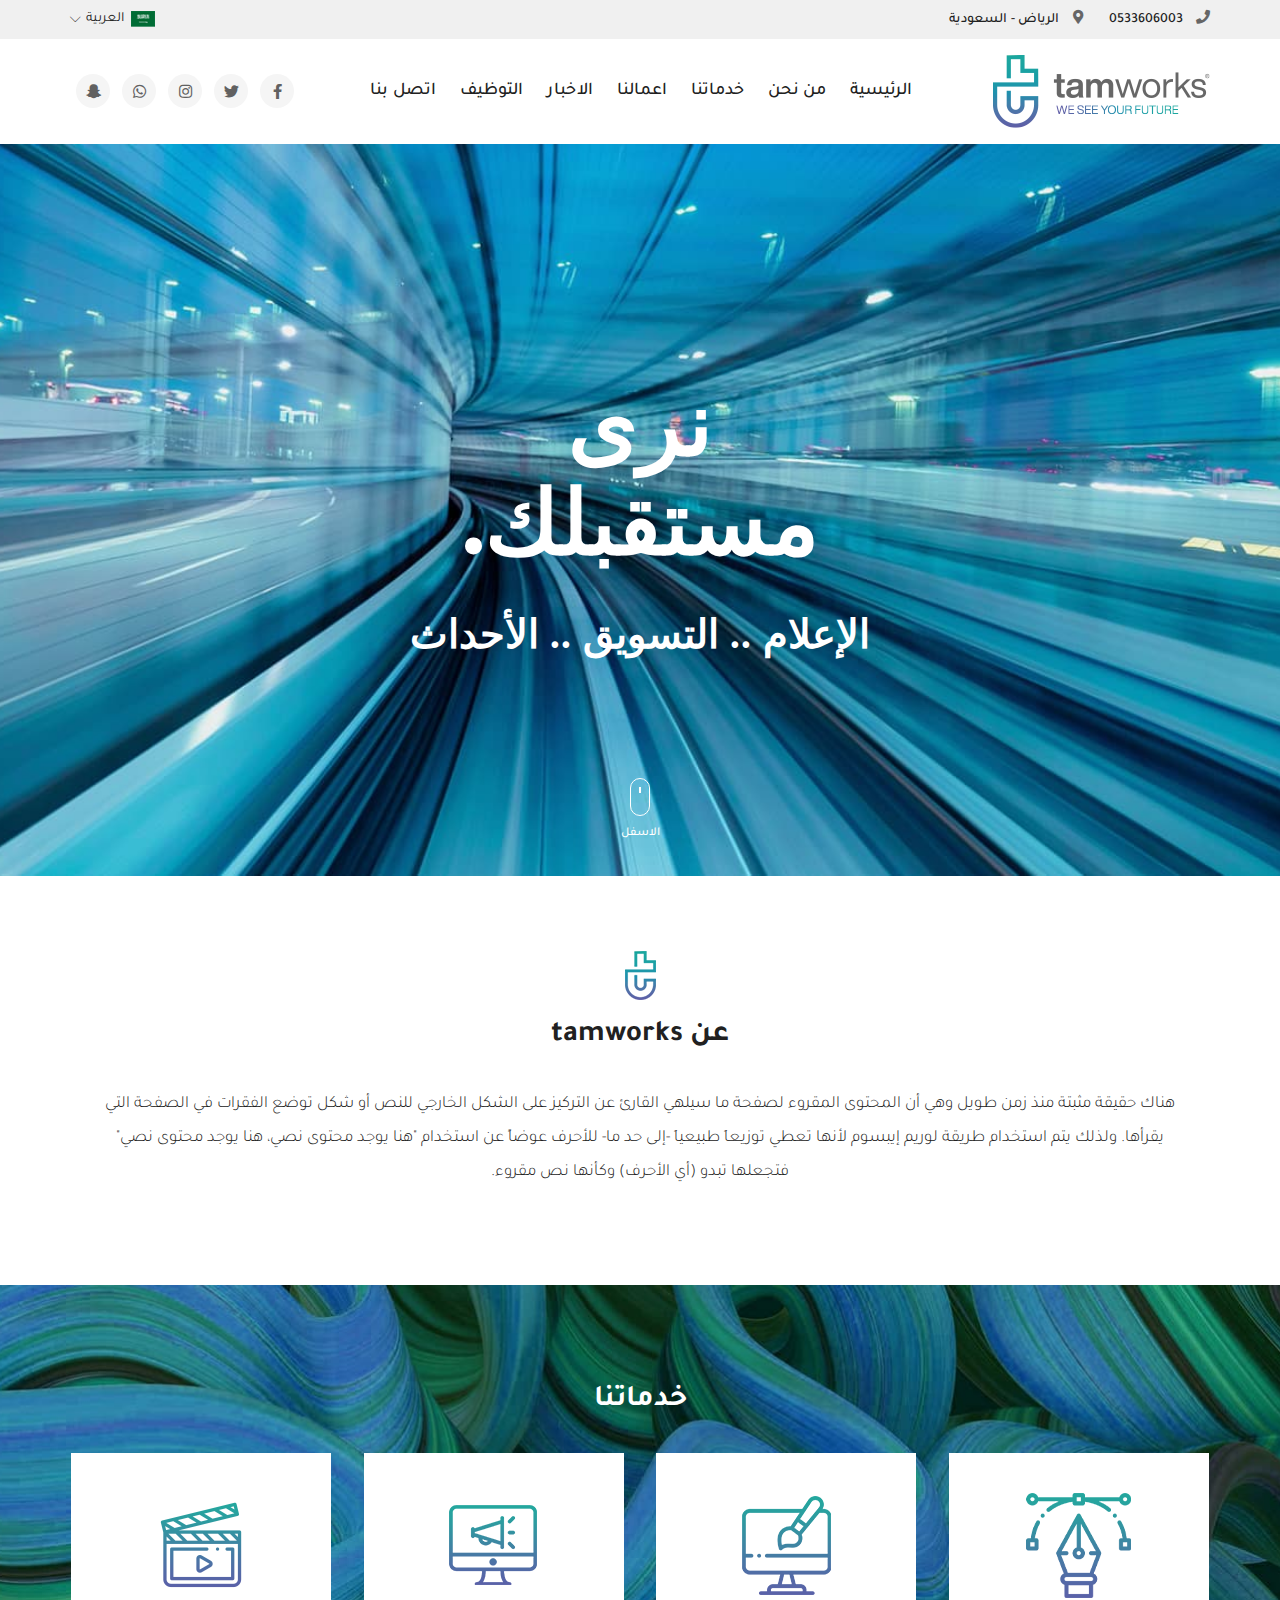
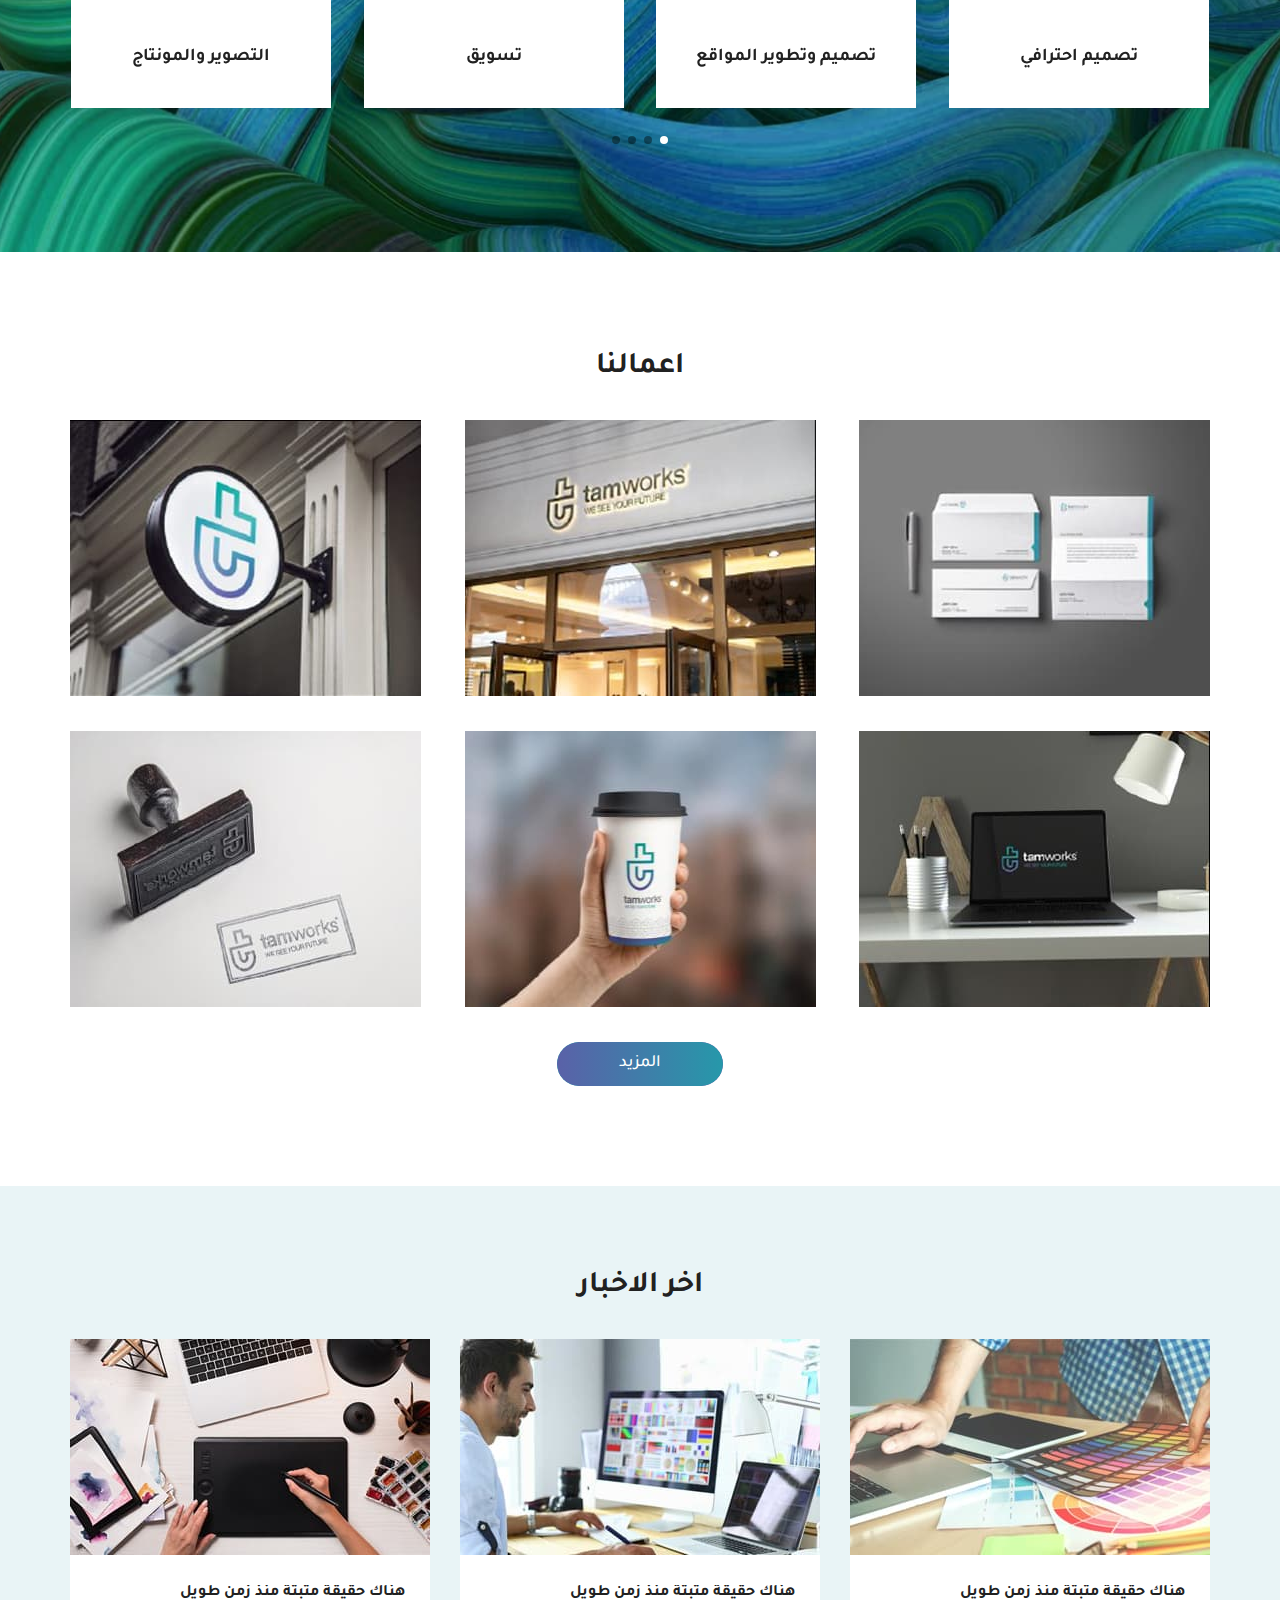
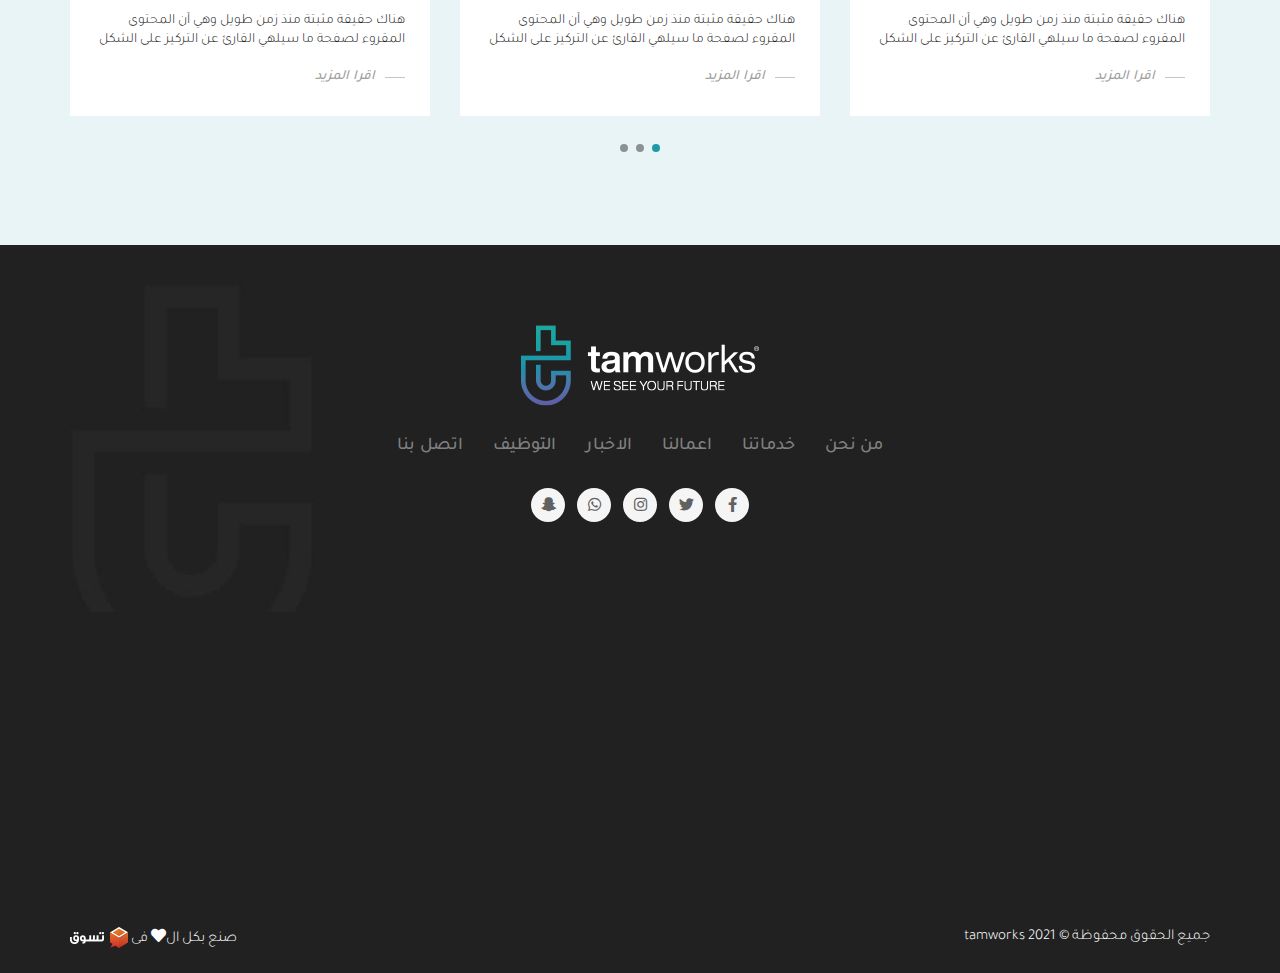
==== commit e526bbd7: "done" ====
--- a/index.html
+++ b/index.html
@@ -128,20 +128,26 @@
     </nav>
 
     <header>
-      <div class="content">
-        <a href="#">
-          <img src="./images/header/header.jpg" alt=".." />
-        </a>
-        <div class="mouse">
+      <a href="#">
+        <div class="container">
+          <div class="header-content">
+            <h1> نرى <br>
+              مستقبلك. </h1>
+            <h2>الإعلام .. التسويق .. الأحداث</h2>
+         </div>
+        </div>
+      </a>
+      <div class="mouse">
           <div
             class="header-scroll"
             onclick="window.scroll({top: 800,behavior: 'smooth'});"
           >
             <div class="scroll-dot"></div>
           </div>
-          <p>اسفل</p>
-        </div>
-      </div>
+          <p>الاسفل</p>
+      </div>
+    </div>
+
     </header>
 
     <div class="about">
--- a/css/main.css
+++ b/css/main.css
@@ -38,6 +38,22 @@
   font-family: "Tajawal";
   src: url("../fonts/Tajawal-ExtraBold.woff2") format("woff2"), url("../fonts/Tajawal-ExtraBold.woff") format("woff");
   font-weight: 800;
+  font-style: normal;
+  font-display: swap;
+}
+
+@font-face {
+  font-family: "Montserrat";
+  src: url("../fonts/Montserrat-SemiBold.woff2") format("woff2"), url("../fonts/Montserrat-SemiBold.woff") format("woff");
+  font-weight: 600;
+  font-style: normal;
+  font-display: swap;
+}
+
+@font-face {
+  font-family: "Montserrat";
+  src: url("../fonts/Montserrat-Bold.woff2") format("woff2"), url("../fonts/Montserrat-Bold.woff") format("woff");
+  font-weight: 700;
   font-style: normal;
   font-display: swap;
 }
@@ -588,7 +604,7 @@
     display: flex;
     flex-direction: column;
     align-items: flex-start;
-    margin: 30px 0;
+    margin: 0px 0 30px 0;
     width: 100%;
   }
   nav .nava .nava-content > ul li {
@@ -707,17 +723,45 @@
   opacity: 1;
 }
 
-header .content {
+header {
   position: relative;
-}
-
-header .content img {
+  background-image: url("../images/header/header.jpg");
+  background-position: center;
+  background-repeat: no-repeat;
+  background-size: cover;
+}
+
+header a {
+  height: 100%;
   width: 100%;
-  height: auto;
-  transition: all 0.5s;
-}
-
-header .content .mouse {
+  padding: 230px 30px 220px;
+  display: inline-block;
+}
+
+header .header-content {
+  color: white;
+  display: flex;
+  align-items: center;
+  justify-content: center;
+  flex-direction: column;
+  text-align: center;
+  font-family: "Montserrat";
+  text-transform: uppercase;
+}
+
+header .header-content h1 {
+  font-size: 90px;
+  font-weight: 700;
+  margin: 0 0 40px;
+}
+
+header .header-content h2 {
+  font-size: 40px;
+  font-weight: 600;
+  margin: 0;
+}
+
+header .mouse {
   position: absolute;
   left: 0;
   right: 0;
@@ -731,7 +775,7 @@
   flex-direction: column;
 }
 
-header .content .mouse .header-scroll {
+header .mouse .header-scroll {
   width: 20px;
   height: 38px;
   border-radius: 40px;
@@ -741,13 +785,7 @@
   position: relative;
 }
 
-@media (max-width: 768px) {
-  header .content .mouse .header-scroll {
-    display: none;
-  }
-}
-
-header .content .mouse .header-scroll .scroll-dot {
+header .mouse .header-scroll .scroll-dot {
   width: 2px;
   height: 6px;
   background-color: white;
@@ -760,18 +798,34 @@
   animation: scroll 5s ease-in-out 3s infinite both;
 }
 
-header .content .mouse .header-scroll:hover {
+header .mouse .header-scroll:hover {
   background-color: white;
 }
 
-header .content .mouse .header-scroll:hover .scroll-dot {
+header .mouse .header-scroll:hover .scroll-dot {
   background-color: #1d99a9;
 }
 
-header .content .mouse p {
+header .mouse p {
   font-size: 12px;
   color: white;
   margin: 10px 0 0;
+}
+
+@media (max-width: 992px) {
+  header a {
+    padding: 90px 15px;
+  }
+  header .header-content h1 {
+    font-size: 35px;
+    margin: 0 0 20px;
+  }
+  header .header-content h2 {
+    font-size: 16px;
+  }
+  header .mouse {
+    display: none;
+  }
 }
 
 .about {
@@ -783,6 +837,8 @@
   max-width: 96%;
   color: #212121;
   font-size: 17px;
+  font-weight: 300;
+  line-height: 2;
   margin: 0 auto;
 }
 
@@ -990,11 +1046,11 @@
 
 .news .news-content .news-item .news-body p {
   font-size: 14px;
-  font-weight: 400;
+  font-weight: 300;
   margin: 0 0 20px 0;
   color: #212121;
-  line-height: 16px;
-  max-height: 32px;
+  line-height: 19px;
+  max-height: 37px;
   overflow: hidden;
   text-overflow: ellipsis;
 }
@@ -1100,7 +1156,13 @@
 
 @media (max-width: 992px) {
   footer .footer-nav {
-    display: none;
+    margin-bottom: 20px;
+  }
+  footer .footer-nav ul {
+    flex-direction: column;
+  }
+  footer .footer-nav ul li {
+    margin: 7px 0;
   }
 }
 
@@ -1111,6 +1173,12 @@
 footer .footer-logo img {
   margin-bottom: 30px;
   max-width: 100%;
+}
+
+@media (max-width: 576px) {
+  footer .footer-logo img {
+    margin-bottom: 15px;
+  }
 }
 
 footer .social .social-icon {
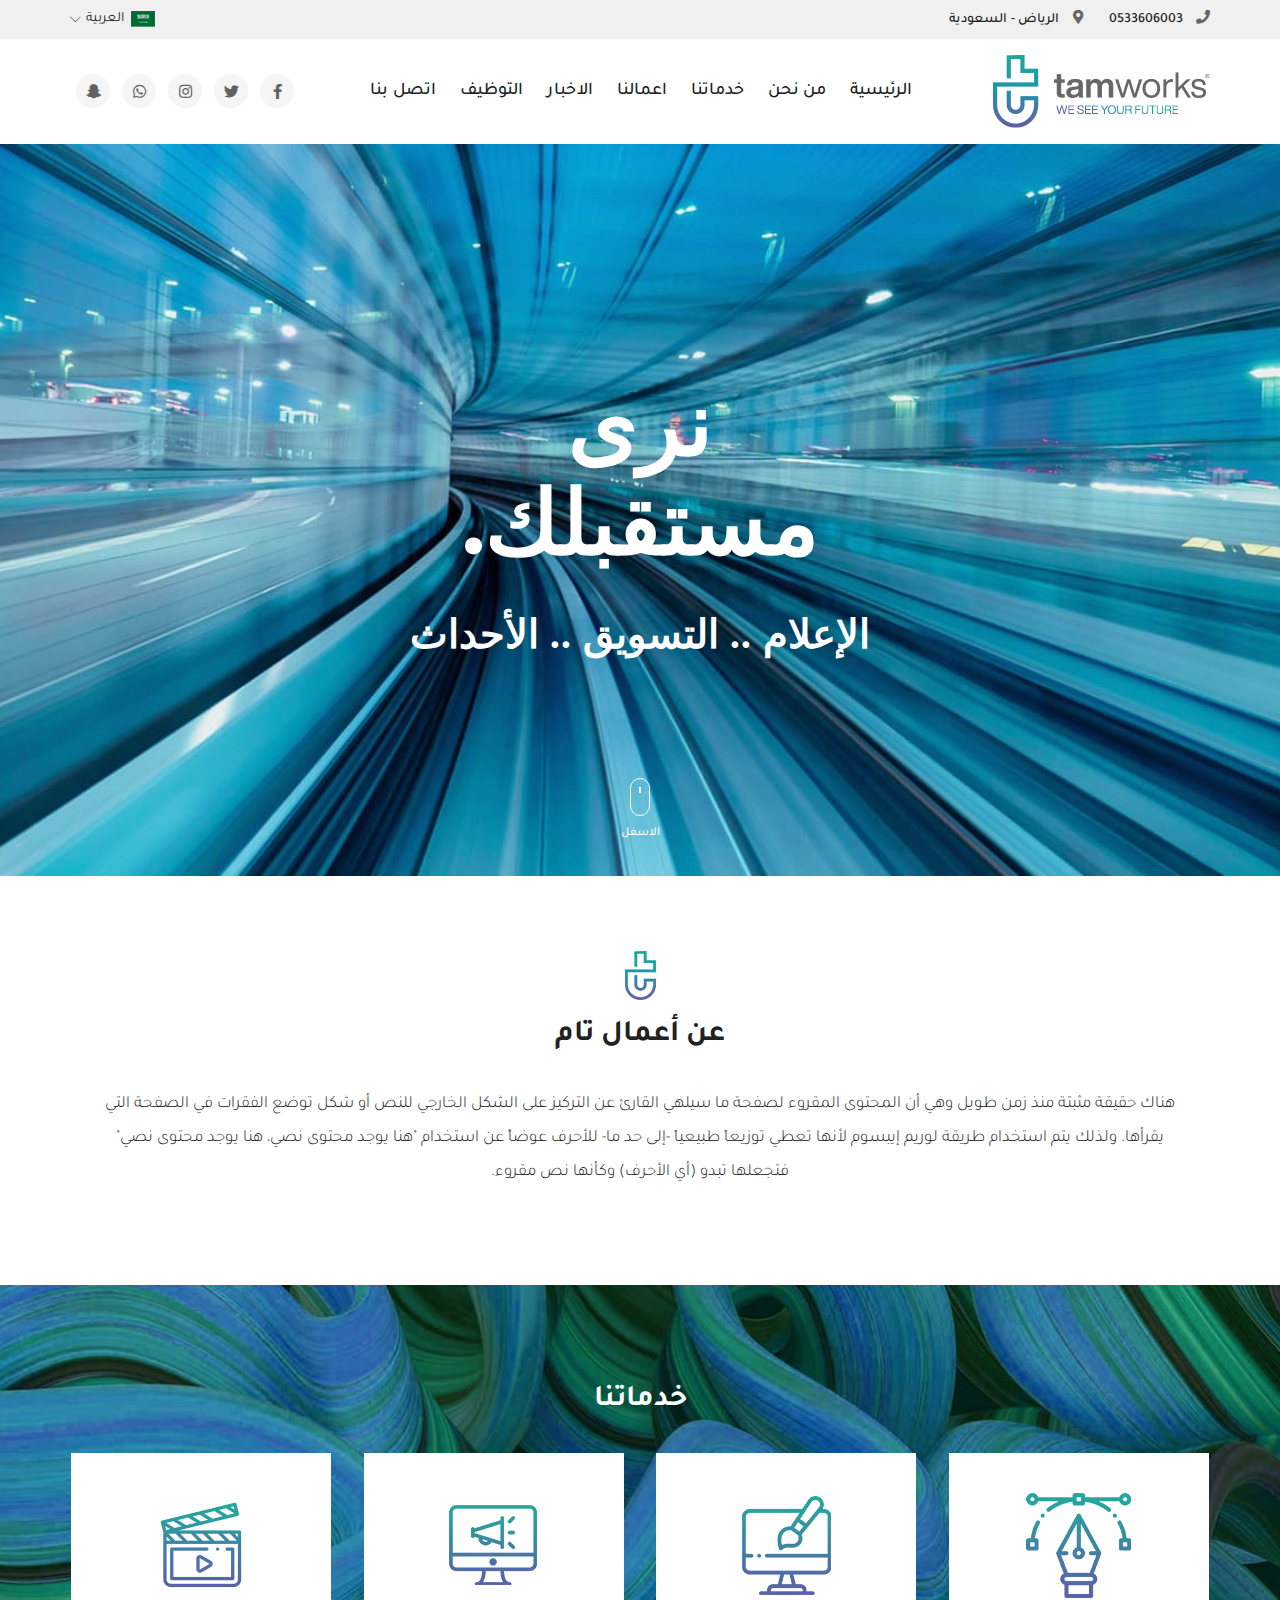
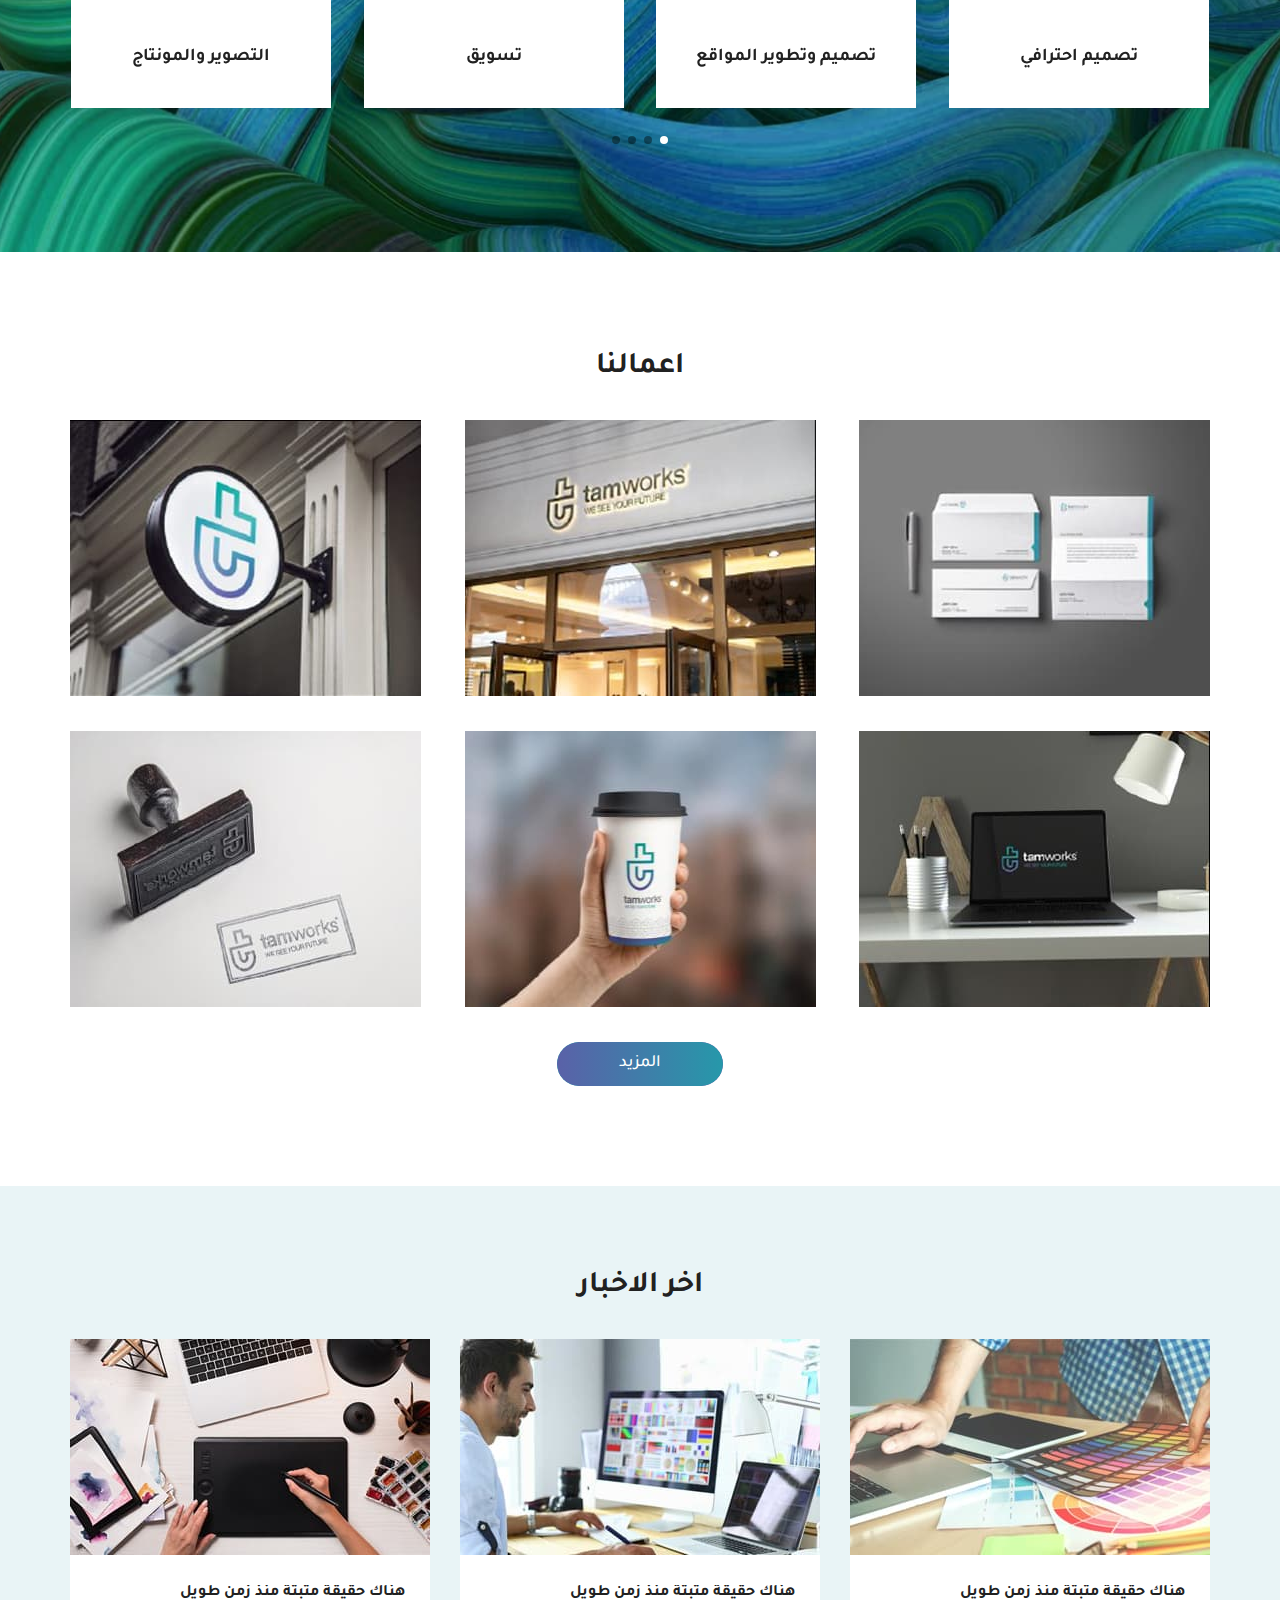
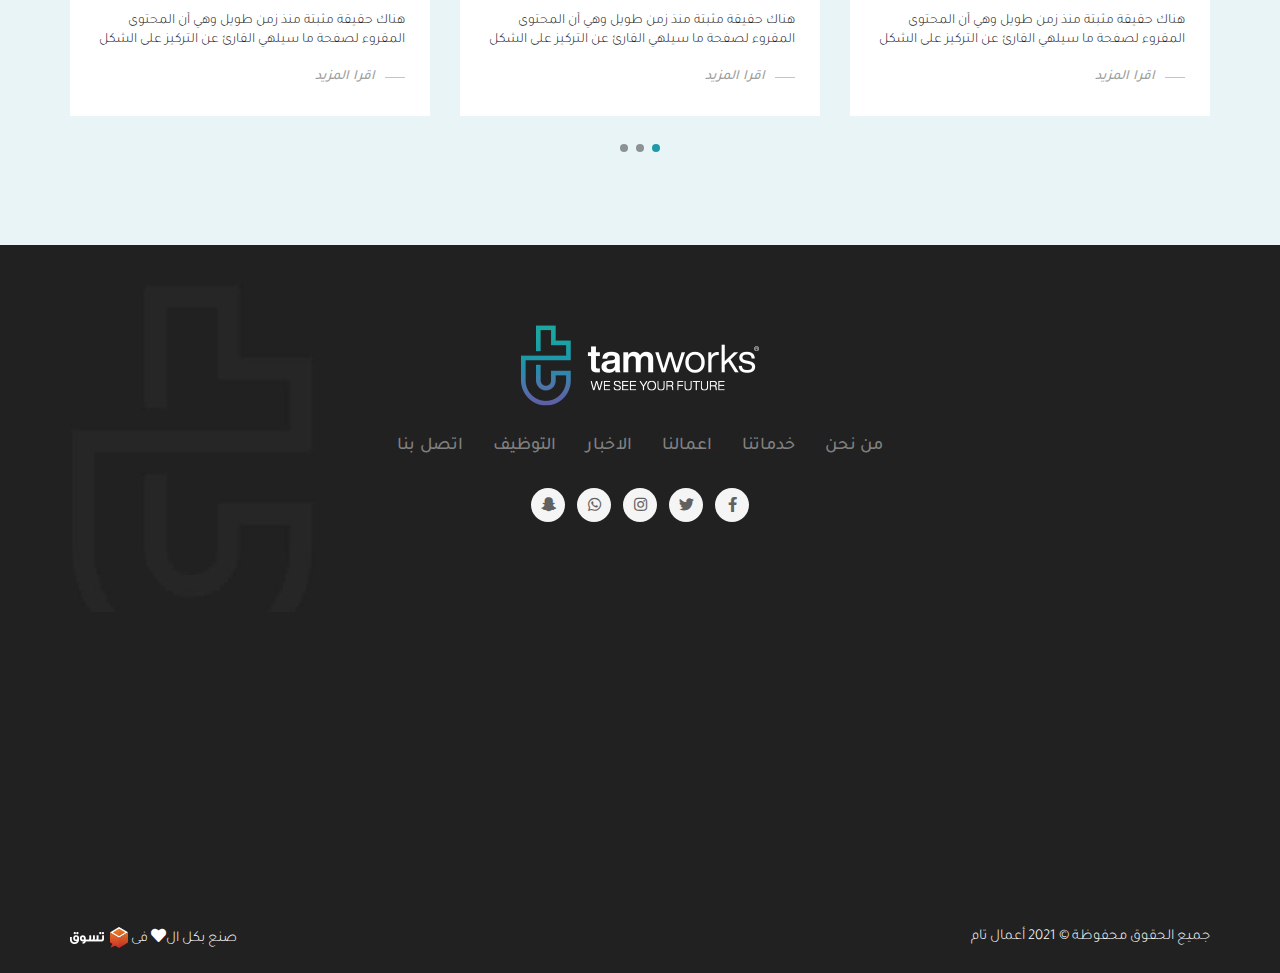
==== commit 05a1bd50: "done" ====
--- a/index.html
+++ b/index.html
@@ -9,7 +9,7 @@
     <link rel="stylesheet" href="./css/vendor/swiper-bundle.css" />
     <link rel="stylesheet" href="./css/main.css" />
     <link rel="shortcut icon" href="./images/favicon.png" />
-    <title>tamworks</title>
+    <title>أعمال تام</title>
   </head>
 
   <body class="overflow">
@@ -155,7 +155,7 @@
         <div class="about-content">
           <div class="s-head">
             <img src="./images/icons/head.png" alt="..">
-            <h3>عن tamworks</h3>
+            <h3>عن أعمال تام</h3>
           </div>
           <p>هناك حقيقة مثبتة منذ زمن طويل وهي أن المحتوى المقروء لصفحة ما سيلهي القارئ عن التركيز على الشكل الخارجي للنص أو شكل توضع الفقرات في الصفحة التي يقرأها. ولذلك يتم استخدام طريقة لوريم إيبسوم لأنها تعطي توزيعاَ طبيعياَ -إلى حد ما- للأحرف عوضاً عن استخدام "هنا يوجد محتوى نصي، هنا يوجد محتوى نصي" فتجعلها تبدو (أي الأحرف) وكأنها نص مقروء.  </p>
         </div>
@@ -440,7 +440,7 @@
         </div>
         <div class="container">
         <div class="credit">
-            <p>جميع الحقوق محفوظة &copy; 2021 tamworks</p>
+            <p>جميع الحقوق محفوظة &copy; 2021 أعمال تام</p>
             <p>
               صنع بكل ال<i class="fas fa-heart"></i> فى
               <a href="https://tasawk.com.sa/" target="_blank"
